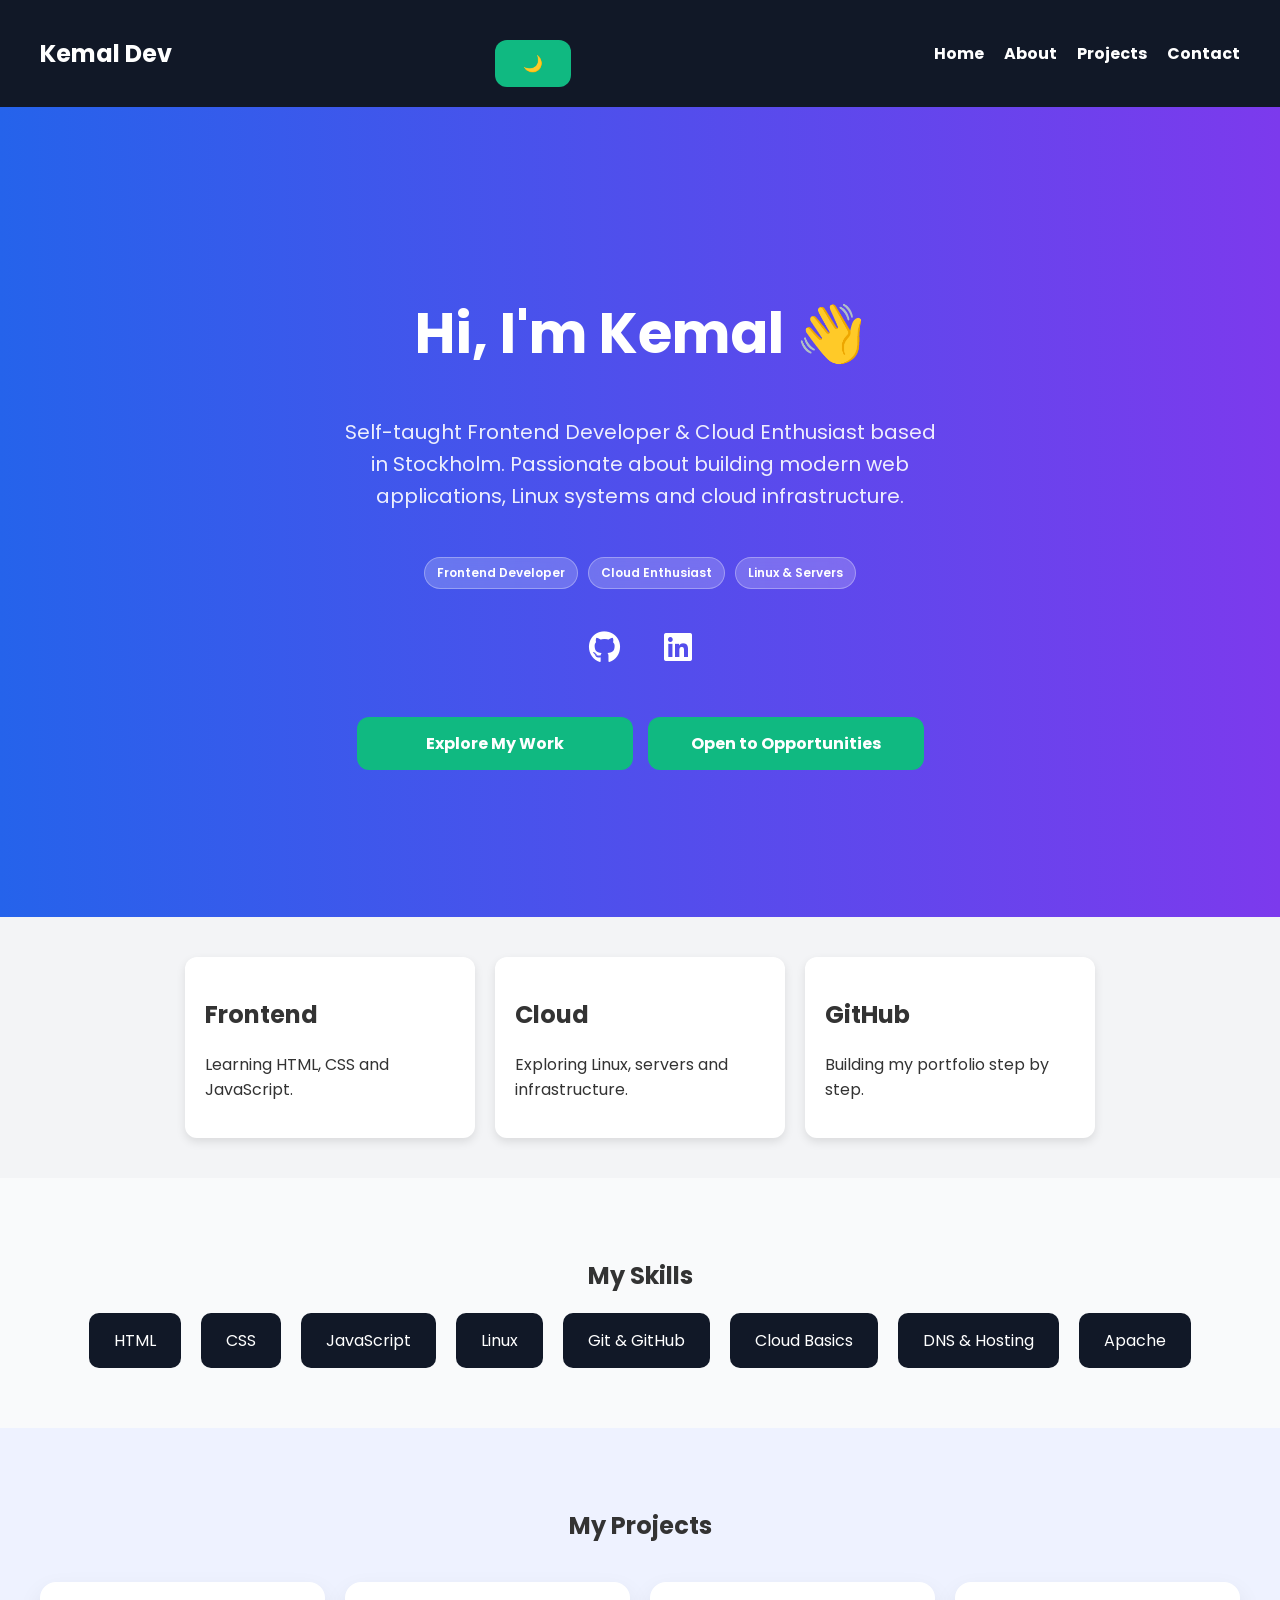
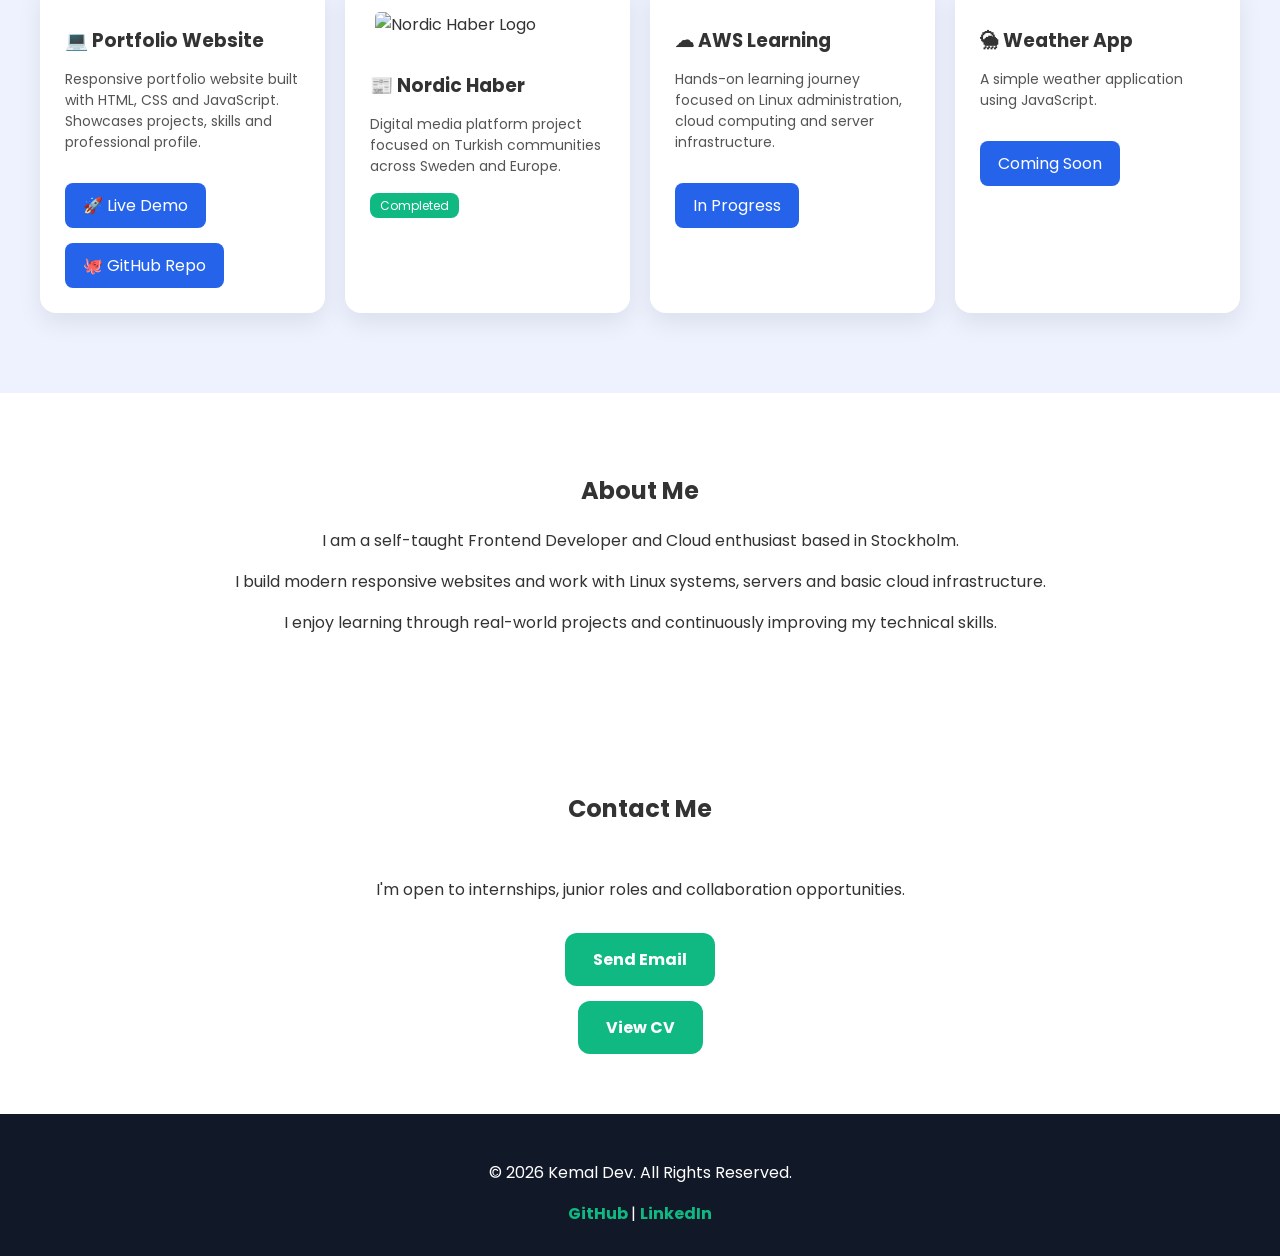
==== index.html @ 786e8158 "Fix duplicate hero button" ====
<!DOCTYPE html>
<html lang="en">
<head>
  <meta charset="UTF-8" />
  <meta name="viewport" content="width=device-width, initial-scale=1.0" />
  <title>AWS Site</title>

  <link rel="stylesheet" href="style.css" />

  <link rel="preconnect" href="https://fonts.googleapis.com">
  <link rel="preconnect" href="https://fonts.gstatic.com" crossorigin>
  <link href="https://fonts.googleapis.com/css2?family=Poppins:wght@300;400;600;700&display=swap" rel="stylesheet">
  <link rel="stylesheet"
  href="https://cdnjs.cloudflare.com/ajax/libs/font-awesome/6.5.1/css/all.min.css">
</head>

<body>
<nav class="navbar">
  <div class="logo">Kemal Dev</div>
  <button class="dark-btn" onclick="toggleDarkMode()">
  🌙
  </button>


  <div class="hamburger" onclick="toggleMenu()">
  ☰
</div>

  <ul class="nav-links" id="navLinks">
  <li><a href="#home">Home</a></li>
  <li><a href="#about">About</a></li>
  <li><a href="#projects">Projects</a></li>
  <li><a href="#contact">Contact</a></li>
  </ul>
</nav>

 <header id="home">

  <h1>Hi, I'm Kemal 👋</h1>

  <p class="subtitle">
  
  Self-taught Frontend Developer & Cloud Enthusiast based in Stockholm.
  Passionate about building modern web applications, Linux systems and cloud infrastructure.
</p>

  <div class="badges">
  <span class="badge">Frontend Developer</span>
<span class="badge">Cloud Enthusiast</span>
<span class="badge">Linux & Servers</span>
</div>

<div class="social-links">
  <a href="https://github.com/muharremkemalastam" target="_blank">
    <i class="fab fa-github"></i>
  </a>

 <a href="https://www.linkedin.com/in/muharrem-kemal-astam-a978a124a/"
   target="_blank"
   rel="noopener noreferrer">
  <i class="fab fa-linkedin"></i>
</a>
</div>

  <div class="hero-buttons">
  
  <a href="#projects" class="contact-btn">
  Explore My Work
</a>


<a href="#contact" class="contact-btn">
  Open to Opportunities
  </a>
</div>

</header>

  <section class="cards">
    <div class="card">
      <h2>Frontend</h2>
      <p>Learning HTML, CSS and JavaScript.</p>
    </div>

    <div class="card">
      <h2>Cloud</h2>
      <p>Exploring Linux, servers and infrastructure.</p>
    </div>

    <div class="card">
      <h2>GitHub</h2>
      <p>Building my portfolio step by step.</p>
    </div>
  </section>

<section class="skills">
  <h2>My Skills</h2>

  <div class="skills-container">
    <div class="skill">HTML</div>
    <div class="skill">CSS</div>
    <div class="skill">JavaScript</div>
    <div class="skill">Linux</div>
    <div class="skill">Git & GitHub</div>
    <div class="skill">Cloud Basics</div>
    <div class="skill">DNS & Hosting</div>
    <div class="skill">Apache</div>
  </div>
</section>

<section id="projects" class="projects">
  <h2>My Projects</h2>

  <div class="project-container">

<div class="project-card">
  <h3>💻 Portfolio Website</h3>
  <p>
Responsive portfolio website built with HTML, CSS and JavaScript.
Showcases projects, skills and professional profile.
</p>

  <a href="https://muharremkemalastam.github.io/aws-site/"
     target="_blank"
     rel="noopener noreferrer"
     class="project-btn">
     🚀 Live Demo
  </a>

  <a href="https://github.com/muharremkemalastam/aws-site"
     target="_blank"
     rel="noopener noreferrer"
     class="project-btn">
     🐙 GitHub Repo
  </a>
</div>

<div class="project-card">

  <img src="images/nordichaber-logo.jpg"
       alt="Nordic Haber Logo"
       class="project-logo">

  <h3>📰 Nordic Haber</h3>

  <p>
    Digital media platform project focused on Turkish communities
    across Sweden and Europe.
  </p>

  <div class="project-meta">
    <span class="status completed">Completed</span>
  </div>

</div>
  

  <div class="project-card">
    <h3>☁ AWS Learning</h3>
    <p>
Hands-on learning journey focused on Linux administration,
cloud computing and server infrastructure.
</p>
    <a href="#" class="project-btn">In Progress</a>
  </div>

  
 

  <div class="project-card">
    <h3>🌦 Weather App</h3>
    <p>A simple weather application using JavaScript.</p>
    <a href="#" class="project-btn">Coming Soon</a>
  </div>

  </div>
</section>
 <section id="about" class="about">
  <h2>About Me</h2>

 <p>
I am a self-taught Frontend Developer and Cloud enthusiast based in Stockholm.
</p>

<p>
I build modern responsive websites and work with Linux systems, servers and basic cloud infrastructure.
</p>

<p>
I enjoy learning through real-world projects and continuously improving my technical skills.
</p>
</section>


<section id="contact" class="contact">
  <h2>Contact Me</h2>

  <p>
    I'm open to internships, junior roles and collaboration opportunities.
  </p>

<a href="https://mail.google.com/mail/?view=cm&fs=1&to=kemalastam@gmail.com"
   target="_blank"
   class="contact-btn">
   Send Email
</a>

<a href="cv.html" class="contact-btn">
  View CV
</a>

</section>

  <footer class="footer">
  <p>© <span id="year"></span> Kemal Dev. All Rights Reserved.</p>

 <div class="footer-links">
  <a href="https://github.com/muharremkemalastam" target="_blank">
    GitHub
  </a>

  |

  <a href="https://www.linkedin.com/in/muharrem-kemal-astam-a978a124a/"
     target="_blank">
    LinkedIn
  </a>
</div>

</footer>

 <script src="script.js"></script>

</body>
</html>
---- style.css ----
/* =========================
   BASE
========================= */

html {
  scroll-behavior: smooth;
}

body {
  margin: 0;
  font-family: 'Poppins', sans-serif;
  background: #f3f4f6;
  color: #333;
}

/* =========================
   NAVBAR
========================= */

.navbar {
  display: flex;
  justify-content: space-between;
  align-items: center;
  background: #111827;
  padding: 20px 40px;
}

.logo {
  color: white;
  font-size: 24px;
  font-weight: bold;
  transition: 0.3s;
}
.hamburger {
  display: none;
  font-size: 28px;
  color: white;
  cursor: pointer;
}

.logo:hover {
  color: #10b981;
}

.nav-links {
  display: flex;
  list-style: none;
  gap: 20px;
}

.nav-links a {
  color: white;
  text-decoration: none;
  font-weight: bold;
  transition: 0.3s;
}

.nav-links a:hover {
  color: #10b981;
}

/* =========================
   HEADER (HERO)
========================= */

header {
  background: linear-gradient(to right, #2563eb, #7c3aed);
  color: white;
  min-height: 90vh;
  padding: 0 20px;

  display: flex;
  flex-direction: column;
  align-items: center;
  justify-content: center;
  text-align: center;
}

header h1 {
  font-size: 56px;
  margin-bottom: 20px;
  font-weight: 700;
}

header p {
  font-size: 20px;
  opacity: 0.9;
  margin-bottom: 30px;
  max-width: 600px;
  line-height: 1.6;
}

/* Avatar */
.avatar {
  font-size: 120px;
  margin-bottom: 20px;
}

/* Profile Image (varsa) */
.profile-pic {
  width: 140px;
  height: 140px;
  border-radius: 50%;
  object-fit: cover;
  border: 4px solid white;
  margin-bottom: 20px;
  box-shadow: 0 15px 30px rgba(0,0,0,0.25);
  transition: 0.3s;
}

.profile-pic:hover {
  transform: scale(1.05);
}

/* Badges */
.badges {
  display: flex;
  gap: 10px;
  justify-content: center;
  flex-wrap: wrap;
  margin: 15px 0;
}

.badge {
  background: rgba(255, 255, 255, 0.2);
  color: white;
  padding: 6px 12px;
  border-radius: 20px;
  font-size: 12px;
  font-weight: 600;
  backdrop-filter: blur(10px);
  border: 1px solid rgba(255, 255, 255, 0.3);
  transition: 0.3s;
}

.badge:hover {
  transform: scale(1.05);
  background: rgba(255, 255, 255, 0.3);
}

/* =========================
   BUTTONS
========================= */

button {
  background-color: #10b981;
  color: white;
  border: none;
  padding: 14px 28px;
  border-radius: 12px;
  cursor: pointer;
  font-size: 16px;
  font-weight: bold;
  transition: 0.3s;
  margin-top: 20px;
}

button:hover {
  background-color: #059669;
  transform: scale(1.05);
  box-shadow: 0 10px 20px rgba(0,0,0,0.2);
}

/* =========================
   SECTIONS
========================= */

.about,
.skills,
.contact,
.projects {
  padding: 60px 20px;
  text-align: center;
}

.about {
  background: white;
}

.skills {
  background: #f9fafb;
}

.projects {
  background: #eef2ff;
}

.contact {
  background: white;
}

/* =========================
   SKILLS
========================= */

.skills-container {
  display: flex;
  justify-content: center;
  flex-wrap: wrap;
  gap: 20px;
}

.skill {
  background: #111827;
  color: white;
  padding: 15px 25px;
  border-radius: 10px;
  transition: 0.3s;
}

.skill:hover {
  background: #10b981;
  transform: scale(1.1);
}

/* =========================
   CARDS
========================= */

.cards {
  display: flex;
  gap: 20px;
  justify-content: center;
  flex-wrap: wrap;
  padding: 40px;
}

.card {
  background: white;
  padding: 20px;
  width: 250px;
  border-radius: 12px;
  box-shadow: 0 4px 10px rgba(0,0,0,0.1);
  transition: 0.3s;
}

.card:hover {
  transform: translateY(-15px);
  box-shadow: 0 20px 30px rgba(0,0,0,0.25);
}

.project-card:hover {
  transform: translateY(-15px);
  box-shadow: 0 20px 30px rgba(0,0,0,0.2);
}

.project-btn {
  display: inline-block;
  margin-top: 15px;
  padding: 10px 18px;
  background: #2563eb;
  color: white;
  text-decoration: none;
  border-radius: 8px;
  transition: 0.3s;
}

.project-btn:hover {
  background: #1d4ed8;
  transform: scale(1.05);
}

/* =========================
   CONTACT
========================= */

.contact-btn {
  display: inline-block;
  background: #10b981;
  color: white;
  text-decoration: none;
  padding: 14px 28px;
  border-radius: 12px;
  font-weight: bold;
  transition: 0.3s;
}

.contact-btn:hover {
  background: #059669;
  transform: scale(1.05);
}

/* =========================
   FOOTER
========================= */

.footer {
  background: #111827;
  color: white;
  text-align: center;
  padding: 30px 20px;
}

.footer-links a {
  color: #10b981;
  text-decoration: none;
  font-weight: bold;
}

.footer-links a:hover {
  color: white;
}

/* =========================
   DARK MODE
========================= */

.dark-mode {
  background: #111827;
  color: white;
}

.dark-mode .card,
.dark-mode .project-card,
.dark-mode .about,
.dark-mode .skills,
.dark-mode .contact {
  background: #1f2937;
  color: white;
}

.dark-mode .skill {
  background: #374151;
}

.dark-mode p,
.dark-mode h1,
.dark-mode h2,
.dark-mode h3 {
  color: white;
}

.dark-mode .status {
  background: #d97706;
}

/* =========================
   RESPONSIVE
========================= */

@media (max-width: 768px) {

  header h1 {
    font-size: 36px;
  }

  .navbar {
    flex-direction: column;
    gap: 20px;
  }

  .nav-links {
    flex-direction: column;
    text-align: center;
  }

  .cards,
  .skills-container {
    flex-direction: column;
    align-items: center;
  }

  .nav-links {
    display: none;
    flex-direction: column;
    background: #111827;
    position: absolute;
    top: 70px;
    right: 20px;
    padding: 20px;
    border-radius: 10px;
  }

  .nav-links.active {
    display: flex;
  }

  .hamburger {
    display: block;
  }
}
/* ===== Smooth entrance animation ===== */
@keyframes fadeUp {
  from {
    opacity: 0;
    transform: translateY(30px);
  }
  to {
    opacity: 1;
    transform: translateY(0);
  }
}

header,
.about,
.skills,
.projects,
.contact {
  animation: fadeUp 0.8s ease-out;
}
html {
  scroll-behavior: smooth;
  scroll-padding-top: 80px;
}
.card,
.project-card {
  will-change: transform;
  transition: all 0.3s ease;
}
.card:hover,
.project-card:hover {
  transform: translateY(-12px) scale(1.02);
  box-shadow: 0 25px 40px rgba(0,0,0,0.15);
}
button,
.contact-btn,
.project-btn {
  transition: all 0.25s ease;
}

button:active,
.contact-btn:active,
.project-btn:active {
  transform: scale(0.96);
}
.project-container {
  display: grid;
  grid-template-columns: repeat(auto-fit, minmax(250px, 1fr));
  gap: 20px;
  padding: 20px;
}

.project-card {
  background: white;
  padding: 25px;
  border-radius: 16px;
  box-shadow: 0 10px 25px rgba(0,0,0,0.08);
  transition: all 0.3s ease;
  text-align: left;
}

.project-card h3 {
  margin-bottom: 10px;
}

.project-card p {
  font-size: 14px;
  color: #555;
  margin-bottom: 15px;
}

.project-meta {
  margin-bottom: 15px;
}

.status {
  background: #10b981;
  color: white;
  padding: 4px 10px;
  border-radius: 8px;
  font-size: 12px;
}
.social-links {
  display: flex;
  justify-content: center;
  align-items: center;
  gap: 20px;
  margin: 20px 0;
}

.social-links a {
  color: white;
  font-size: 32px;
  margin: 0 12px;
  transition: 0.3s;
}

.social-links a:hover {
  color: #10b981;
  transform: scale(1.2);
}
.contact {
  display: flex;
  flex-direction: column;
  align-items: center;
  gap: 15px;
}
.project-logo {
  width: 90px;
  height: 90px;
  object-fit: contain;
  margin-bottom: 10px;
  border-radius: 10px;
  background: white;
  padding: 5px;
}
.project-logo {
  width: 90px;
  height: 90px;
  object-fit: contain;
  margin-bottom: 10px;
  border-radius: 10px;
}
.hero-buttons {
  display: flex;
  justify-content: center;
  gap: 15px;
  margin-top: 20px;
  flex-wrap: wrap;
}
.hero-buttons .contact-btn,
.hero-buttons button {
  min-width: 220px;
  text-align: center;
}
.hero-buttons {
  display: flex;
  justify-content: center;
  gap: 15px;
  flex-wrap: wrap;
  margin-top: 25px;
}
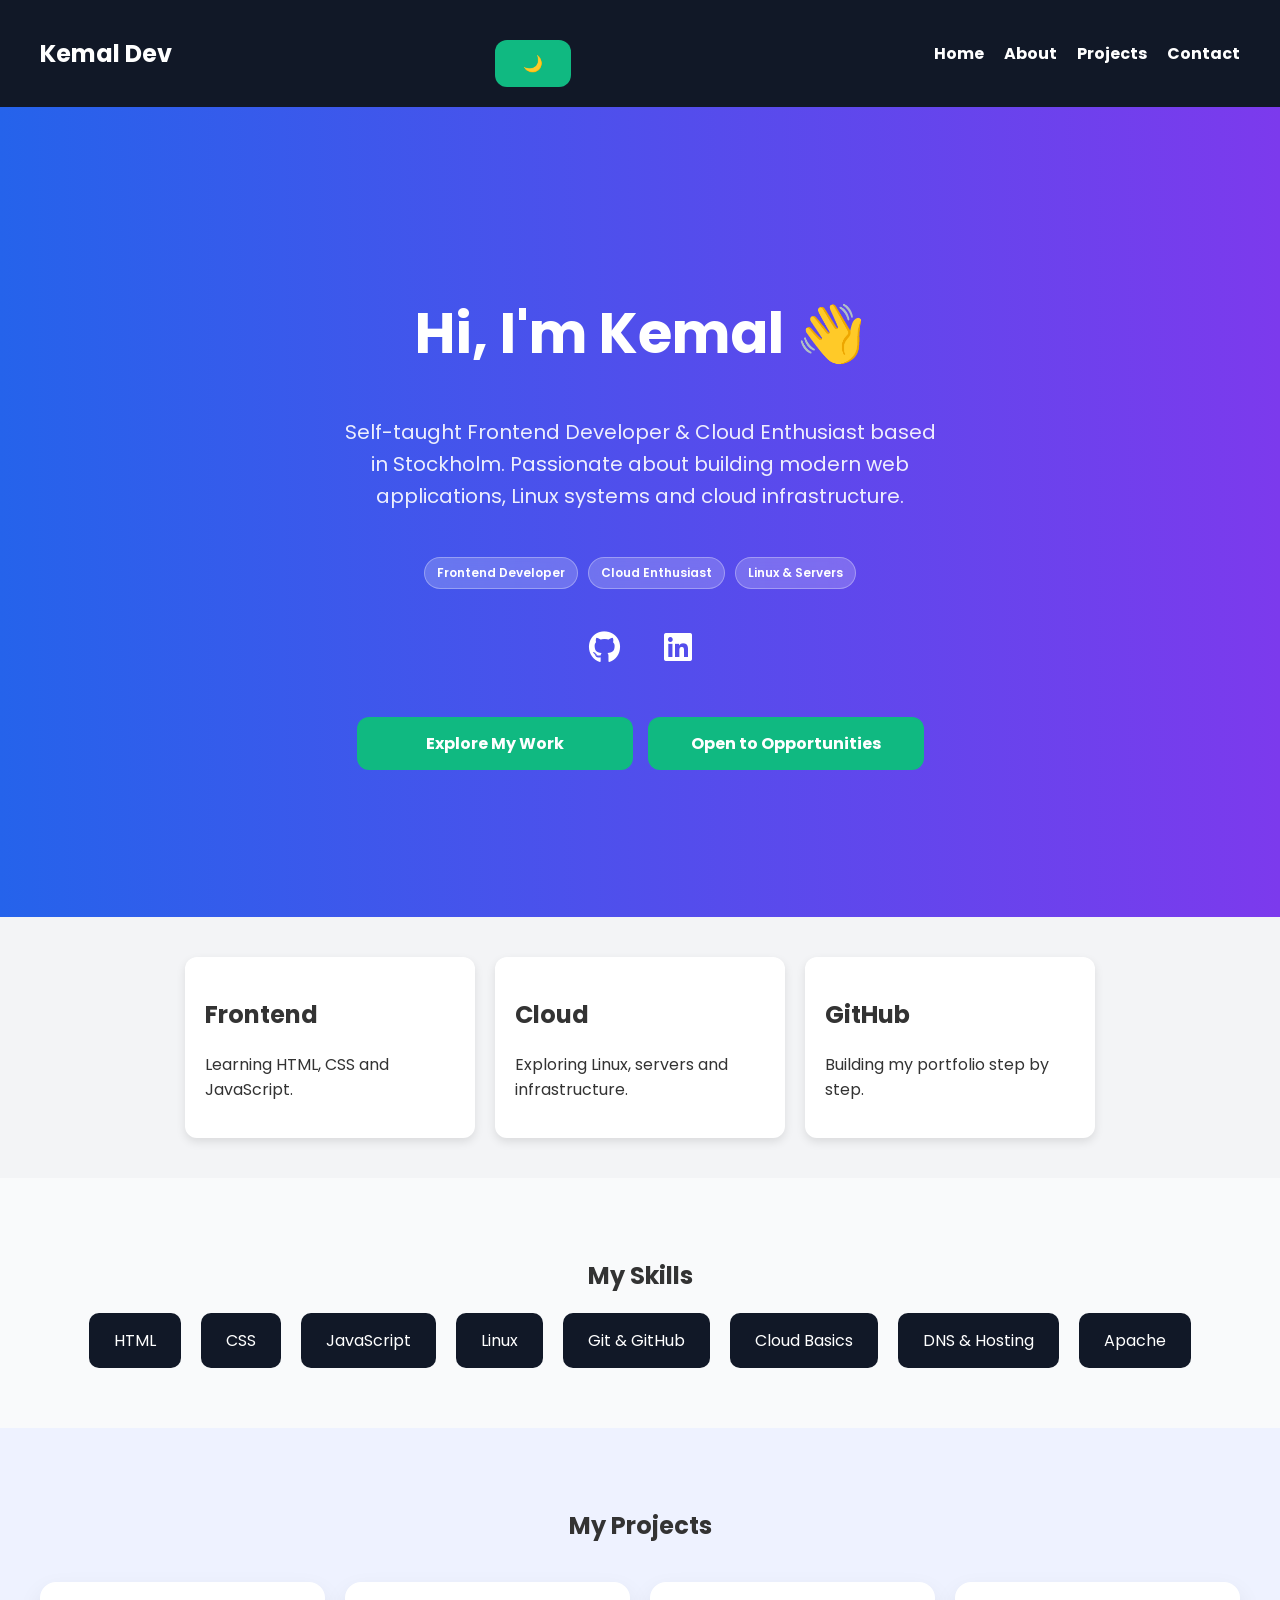
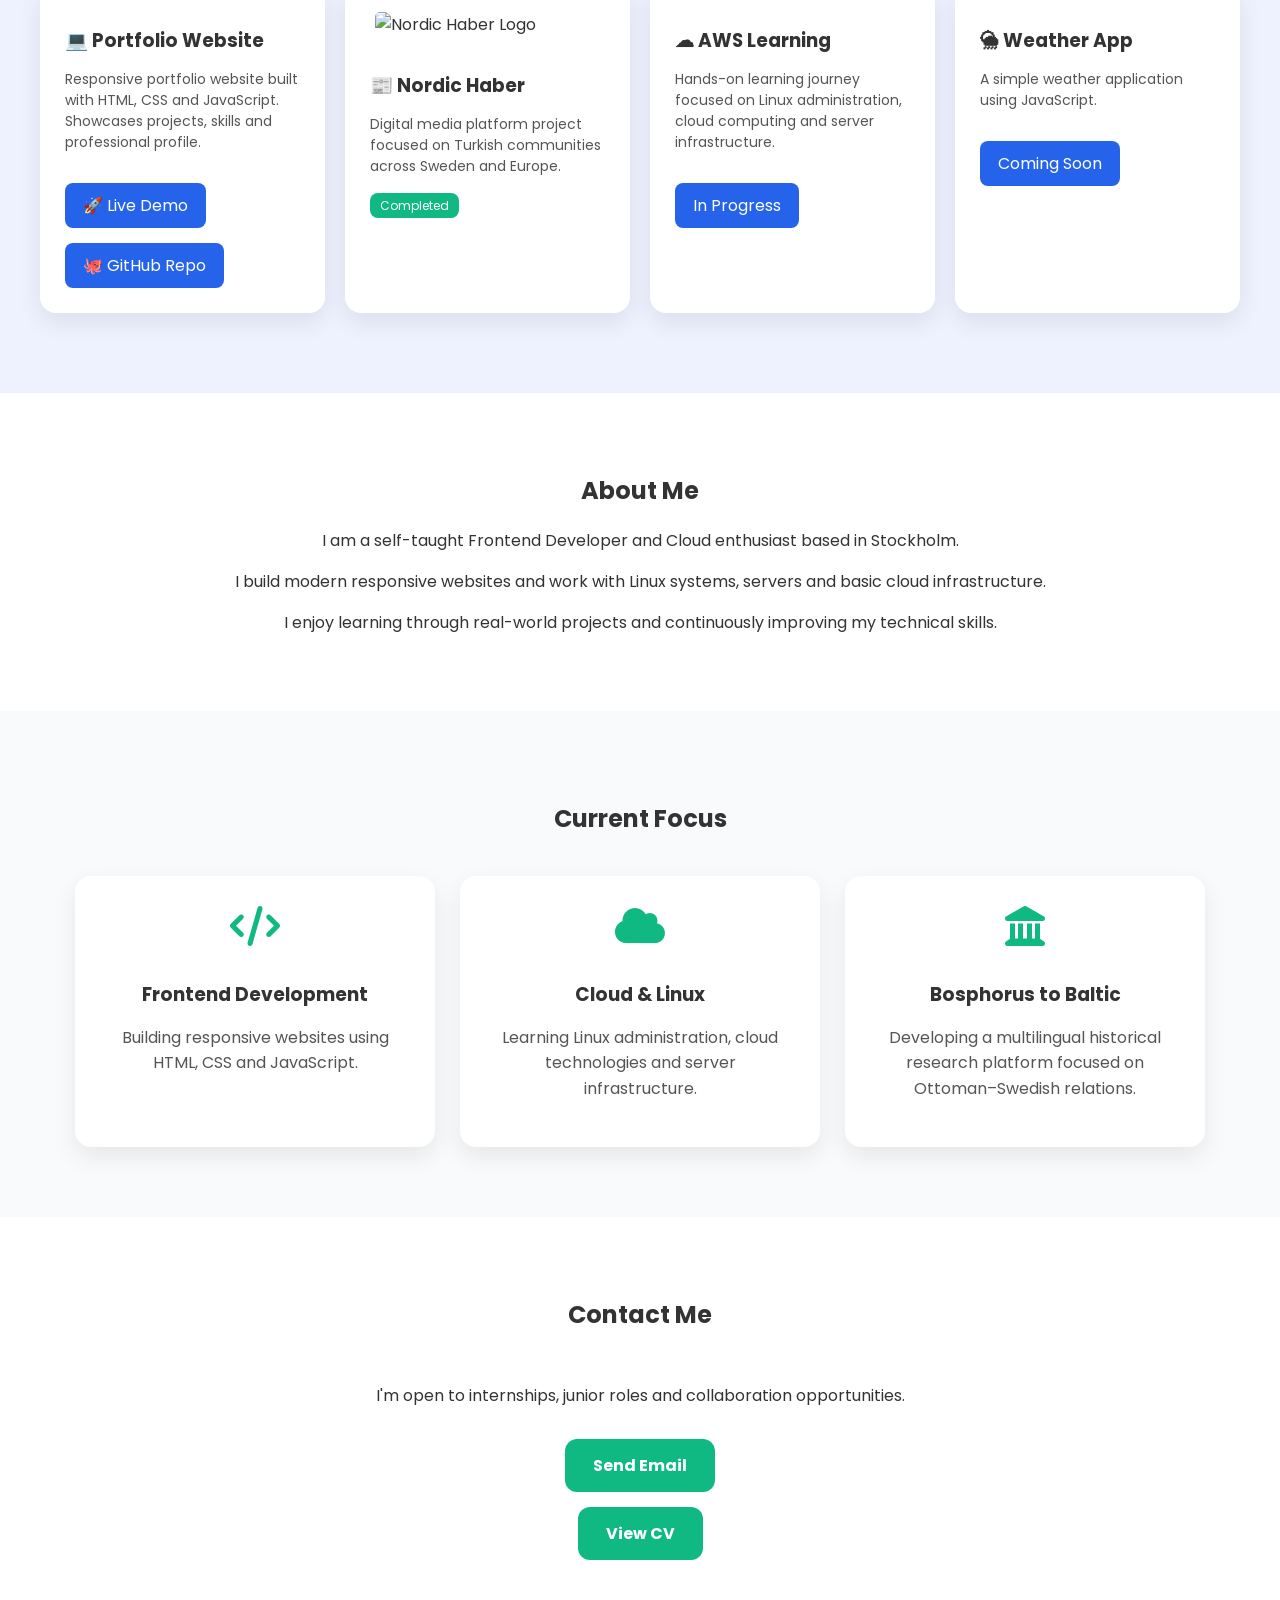
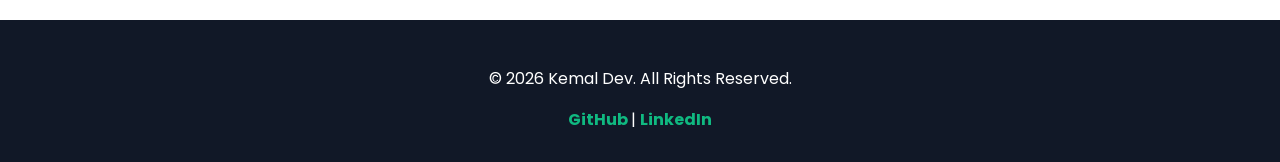
==== commit e3a6d8e4: "Add Current Focus section" ====
--- a/index.html
+++ b/index.html
@@ -3,7 +3,7 @@
 <head>
   <meta charset="UTF-8" />
   <meta name="viewport" content="width=device-width, initial-scale=1.0" />
-  <title>AWS Site</title>
+  <title>Kemal Astam | Frontend Developer</title>
 
   <link rel="stylesheet" href="style.css" />
 
@@ -93,7 +93,7 @@
     </div>
   </section>
 
-<section class="skills">
+<section id="skills" class="skills">
   <h2>My Skills</h2>
 
   <div class="skills-container">
@@ -192,6 +192,42 @@
 </section>
 
 
+<section class="focus">
+
+  <h2>Current Focus</h2>
+
+  <div class="focus-container">
+
+    <div class="focus-card">
+      <i class="fas fa-code"></i>
+      <h3>Frontend Development</h3>
+      <p>
+        Building responsive websites using HTML, CSS and JavaScript.
+      </p>
+    </div>
+
+    <div class="focus-card">
+      <i class="fas fa-cloud"></i>
+      <h3>Cloud & Linux</h3>
+      <p>
+        Learning Linux administration, cloud technologies and server infrastructure.
+      </p>
+    </div>
+
+    <div class="focus-card">
+      <i class="fas fa-landmark"></i>
+      <h3>Bosphorus to Baltic</h3>
+      <p>
+        Developing a multilingual historical research platform focused on Ottoman–Swedish relations.
+      </p>
+    </div>
+
+  </div>
+
+</section>
+
+
+
 <section id="contact" class="contact">
   <h2>Contact Me</h2>
 
--- a/style.css
+++ b/style.css
@@ -519,4 +519,50 @@
   gap: 15px;
   flex-wrap: wrap;
   margin-top: 25px;
+}
+/* =========================
+   CURRENT FOCUS
+========================= */
+
+.focus{
+  background:#f8fafc;
+  padding:70px 20px;
+  text-align:center;
+}
+
+.focus-container{
+  display:flex;
+  justify-content:center;
+  flex-wrap:wrap;
+  gap:25px;
+  margin-top:40px;
+}
+
+.focus-card{
+  width:300px;
+  background:white;
+  border-radius:16px;
+  padding:30px;
+  box-shadow:0 10px 25px rgba(0,0,0,.08);
+  transition:.3s;
+}
+
+.focus-card:hover{
+  transform:translateY(-10px);
+  box-shadow:0 20px 35px rgba(0,0,0,.15);
+}
+
+.focus-card i{
+  font-size:40px;
+  color:#10b981;
+  margin-bottom:15px;
+}
+
+.focus-card h3{
+  margin-bottom:12px;
+}
+
+.focus-card p{
+  color:#555;
+  line-height:1.6;
 }
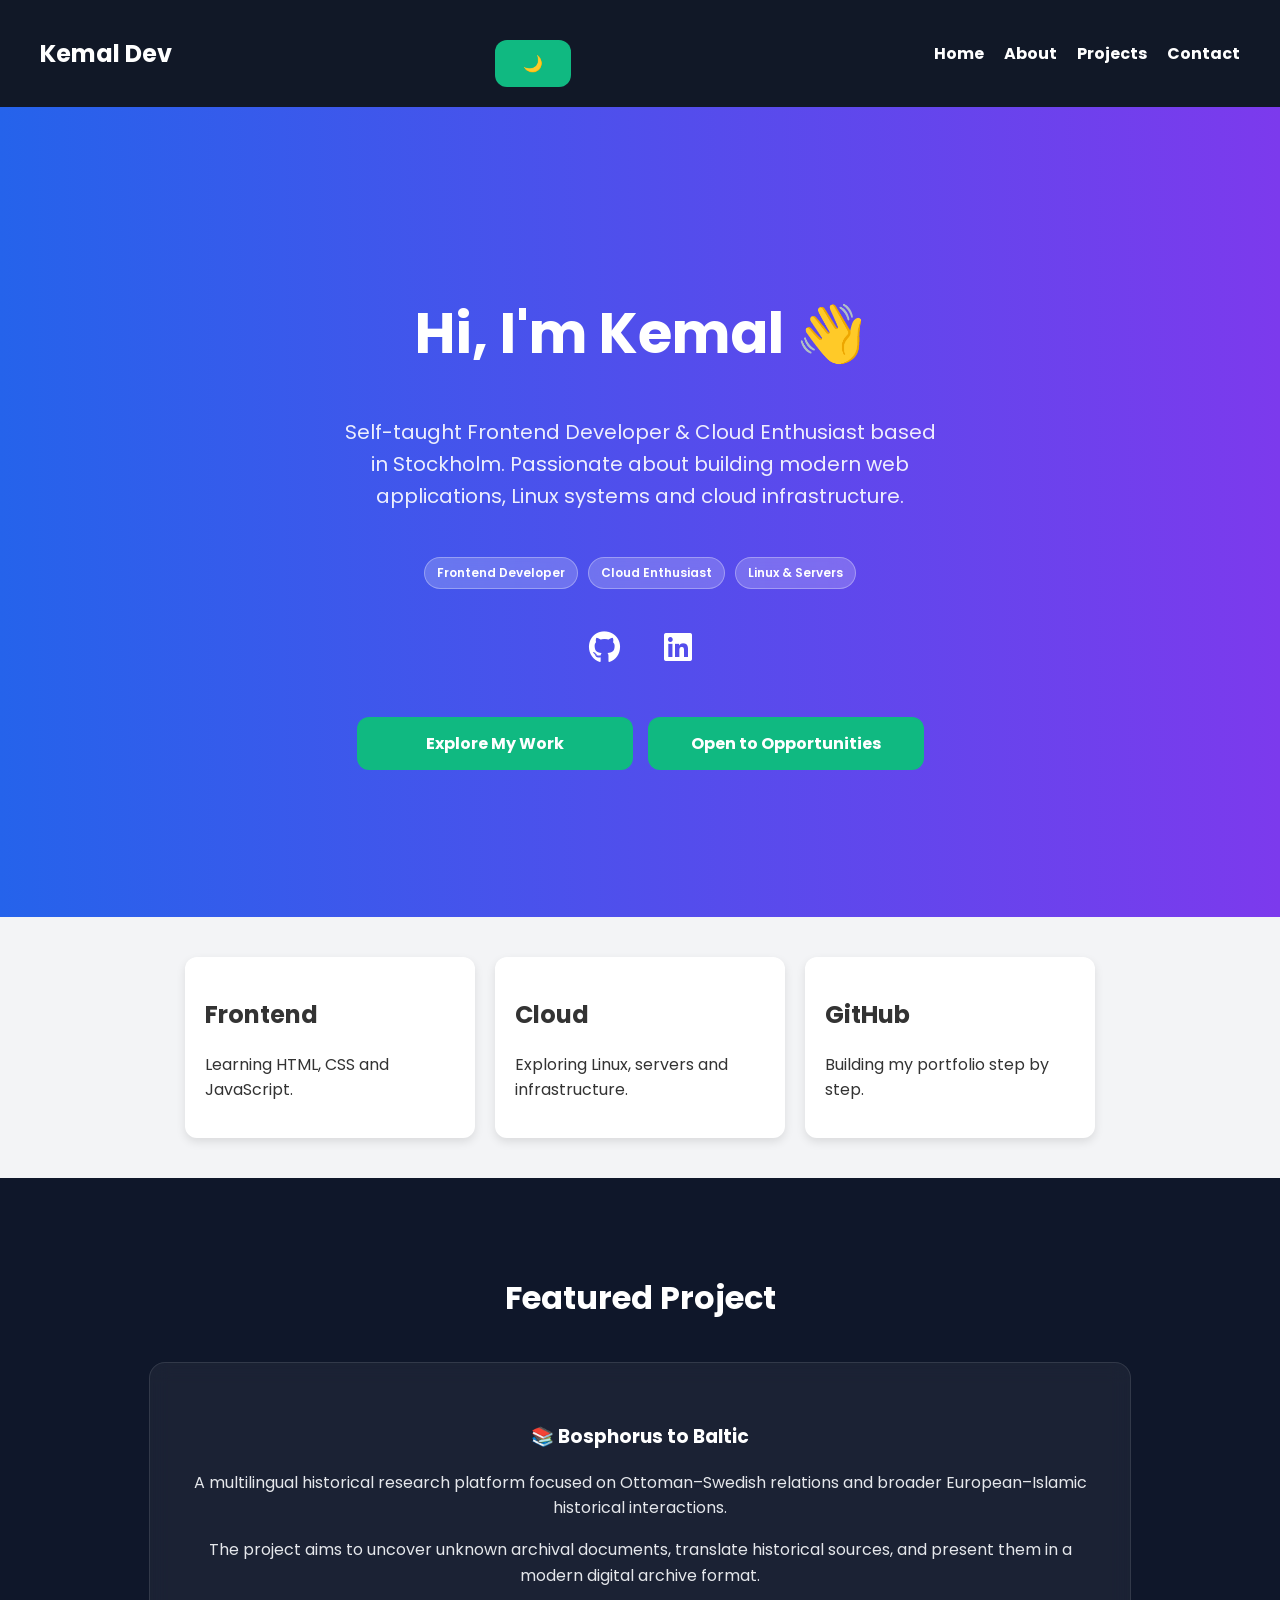
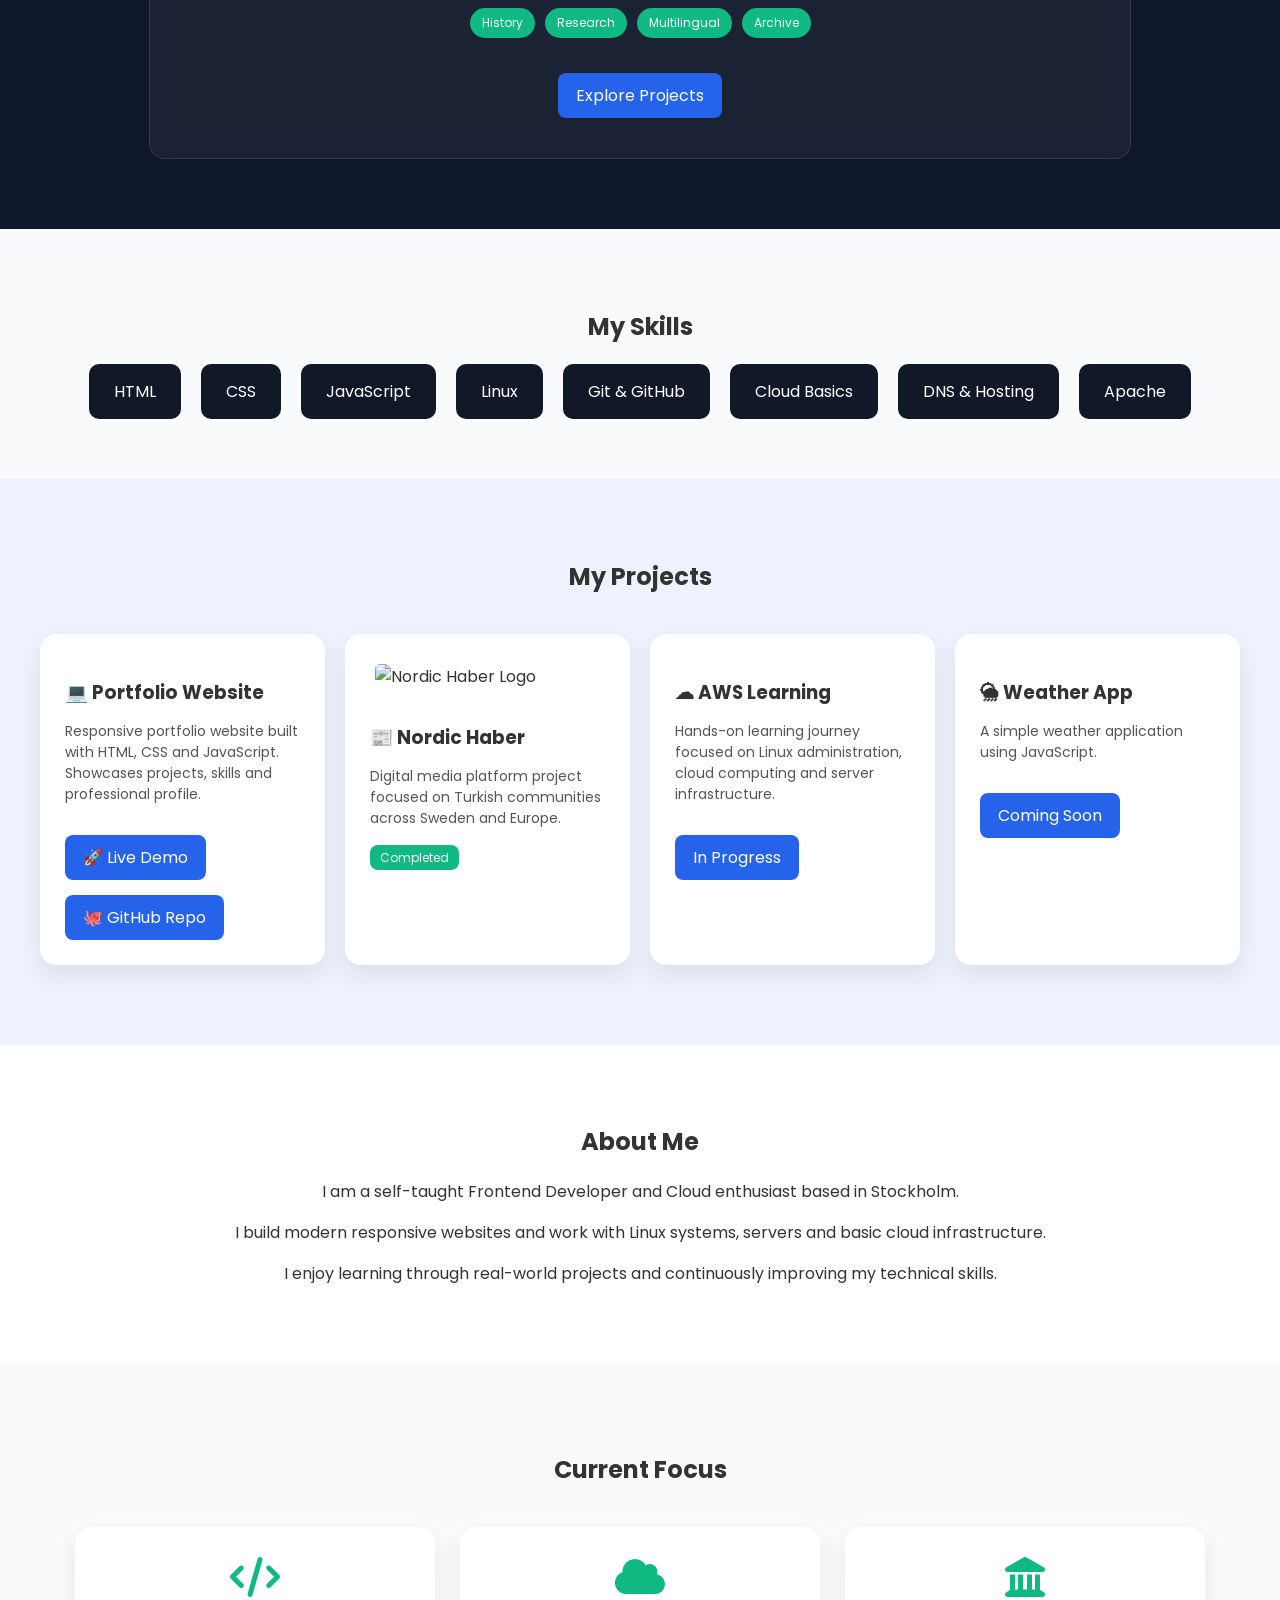
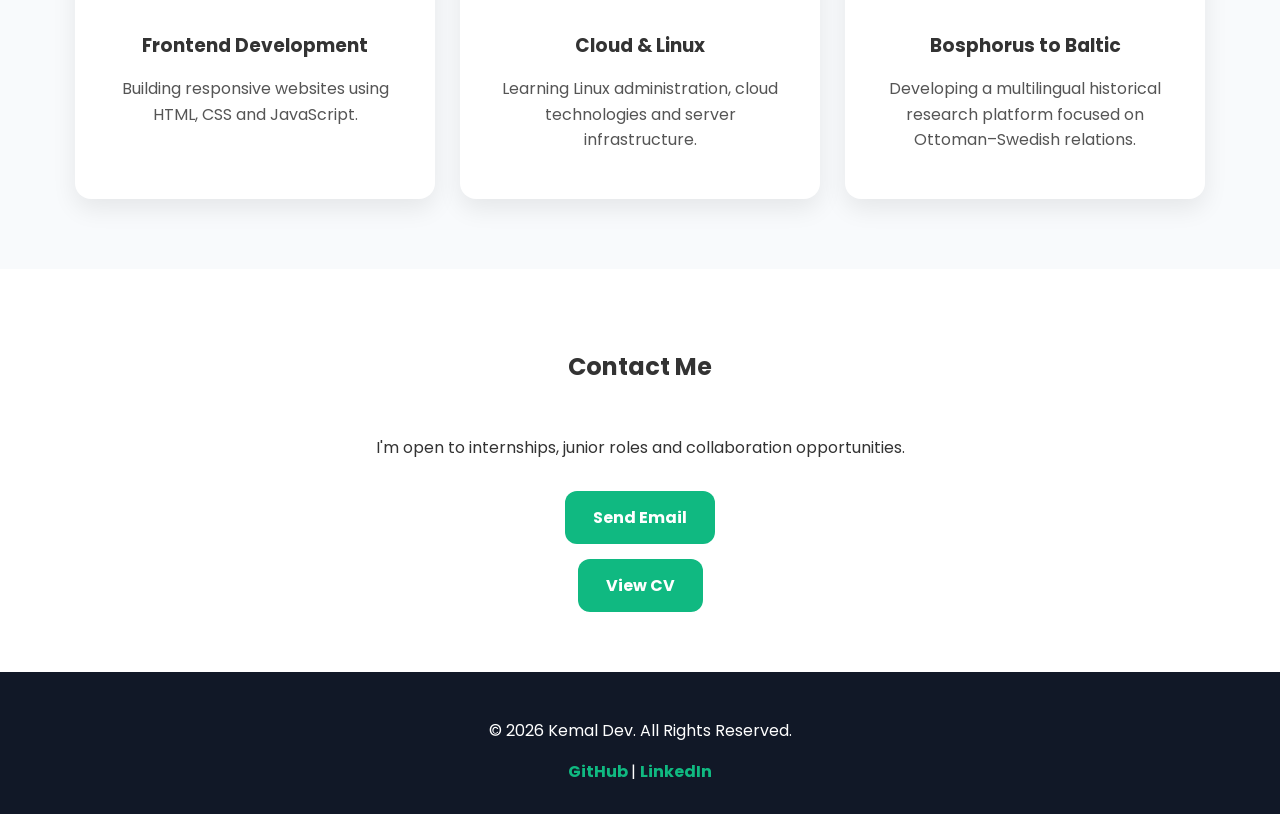
==== commit a5862e78: "Frontend Developer & Cloud Enthusiast building real-world projects" ====
--- a/index.html
+++ b/index.html
@@ -76,6 +76,7 @@
 
 </header>
 
+
   <section class="cards">
     <div class="card">
       <h2>Frontend</h2>
@@ -92,6 +93,39 @@
       <p>Building my portfolio step by step.</p>
     </div>
   </section>
+
+
+  <section id="featured" class="featured">
+  <h2>Featured Project</h2>
+
+  <div class="featured-card">
+
+    <div class="featured-content">
+      <h3>📚 Bosphorus to Baltic</h3>
+
+      <p>
+        A multilingual historical research platform focused on Ottoman–Swedish relations  and broader European–Islamic historical interactions.
+       </p>
+
+      <p>
+        The project aims to uncover unknown archival documents, translate historical sources,
+        and present them in a modern digital archive format.
+      </p>
+
+      <div class="tags">
+        <span>History</span>
+        <span>Research</span>
+        <span>Multilingual</span>
+        <span>Archive</span>
+      </div>
+
+      <a href="#projects" class="project-btn">
+        Explore Projects
+      </a>
+    </div>
+
+  </div>
+</section>  
 
 <section id="skills" class="skills">
   <h2>My Skills</h2>
--- a/style.css
+++ b/style.css
@@ -565,4 +565,51 @@
 .focus-card p{
   color:#555;
   line-height:1.6;
+}
+/* =========================
+   FEATURED PROJECT
+========================= */
+
+.featured{
+  padding:70px 20px;
+  background:#0f172a;
+  color:white;
+  text-align:center;
+}
+
+.featured h2{
+  margin-bottom:40px;
+  font-size:32px;
+}
+
+.featured-card{
+  max-width:900px;
+  margin:auto;
+  background:rgba(255,255,255,0.05);
+  border:1px solid rgba(255,255,255,0.1);
+  border-radius:16px;
+  padding:40px;
+  backdrop-filter: blur(10px);
+}
+
+.featured-content p{
+  line-height:1.6;
+  margin-bottom:15px;
+  color:#e5e7eb;
+}
+
+.tags{
+  display:flex;
+  justify-content:center;
+  flex-wrap:wrap;
+  gap:10px;
+  margin:20px 0;
+}
+
+.tags span{
+  background:#10b981;
+  color:white;
+  padding:6px 12px;
+  border-radius:20px;
+  font-size:12px;
 }
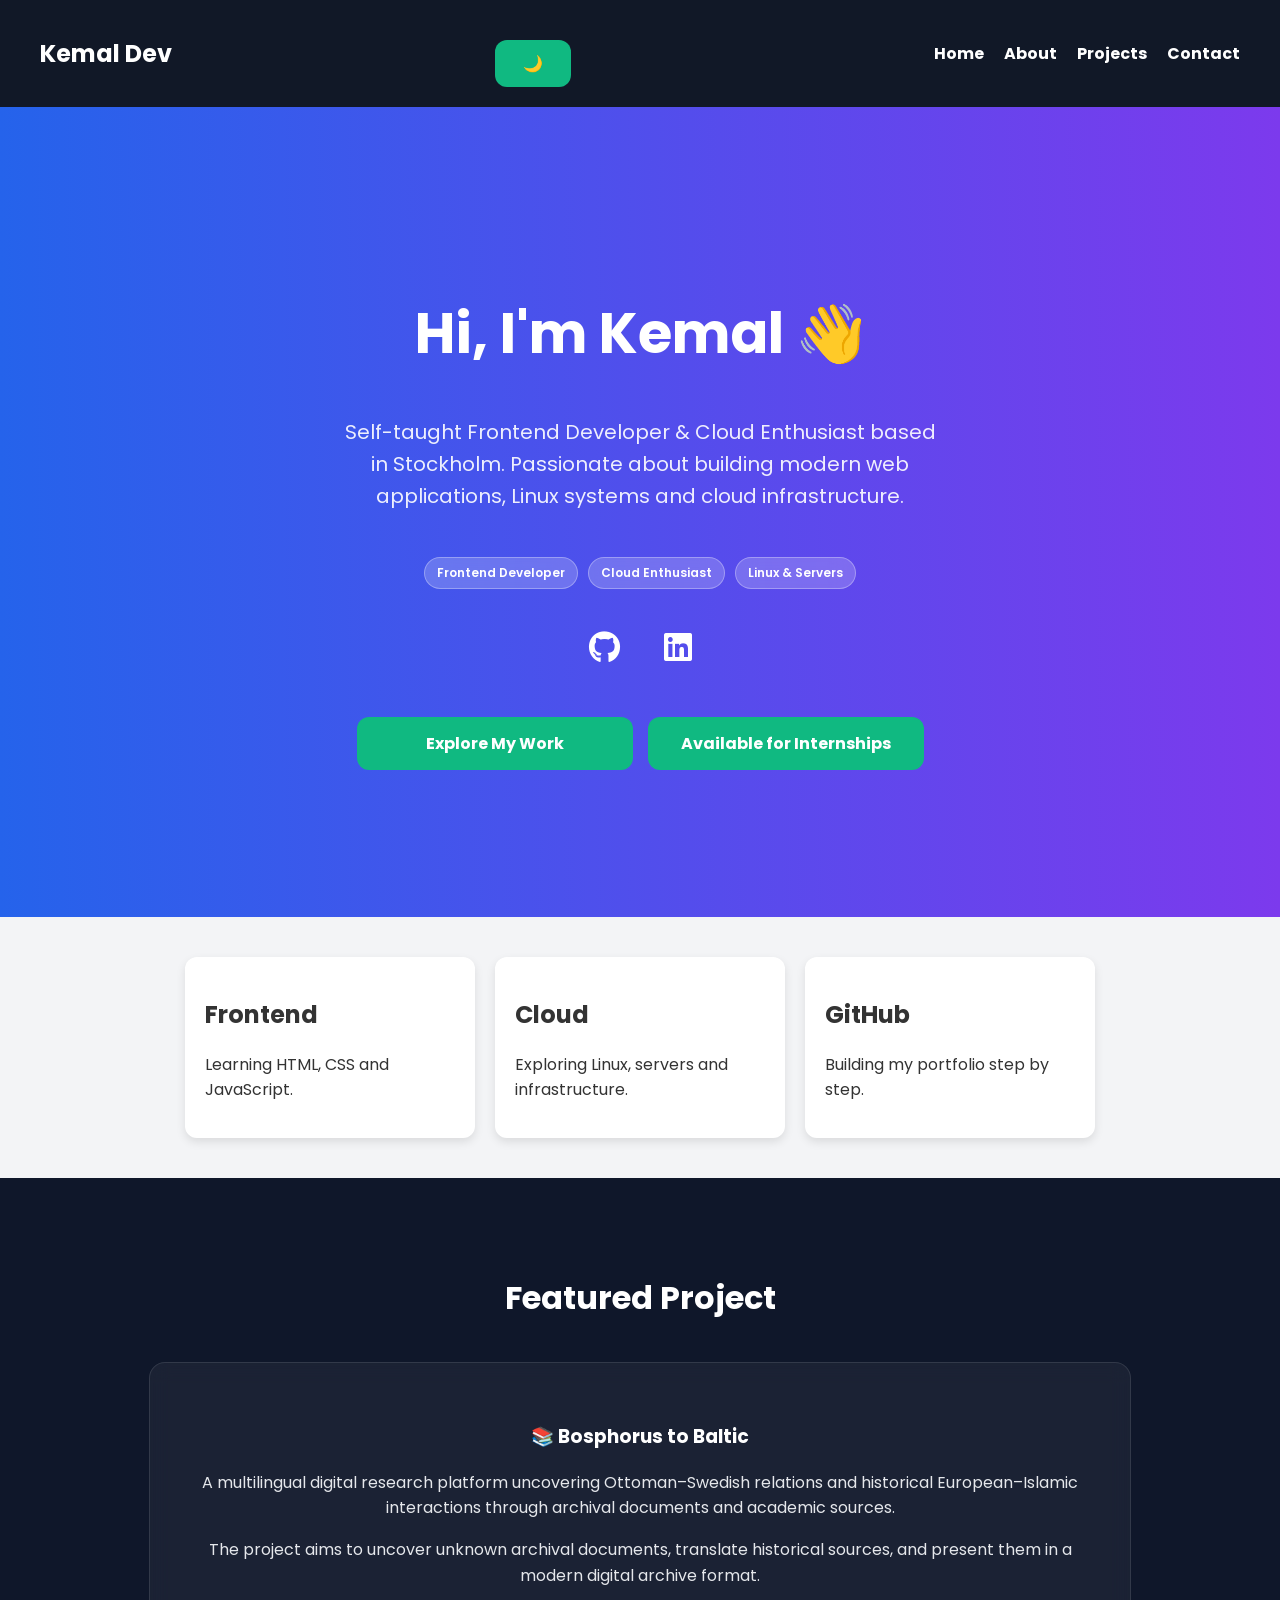
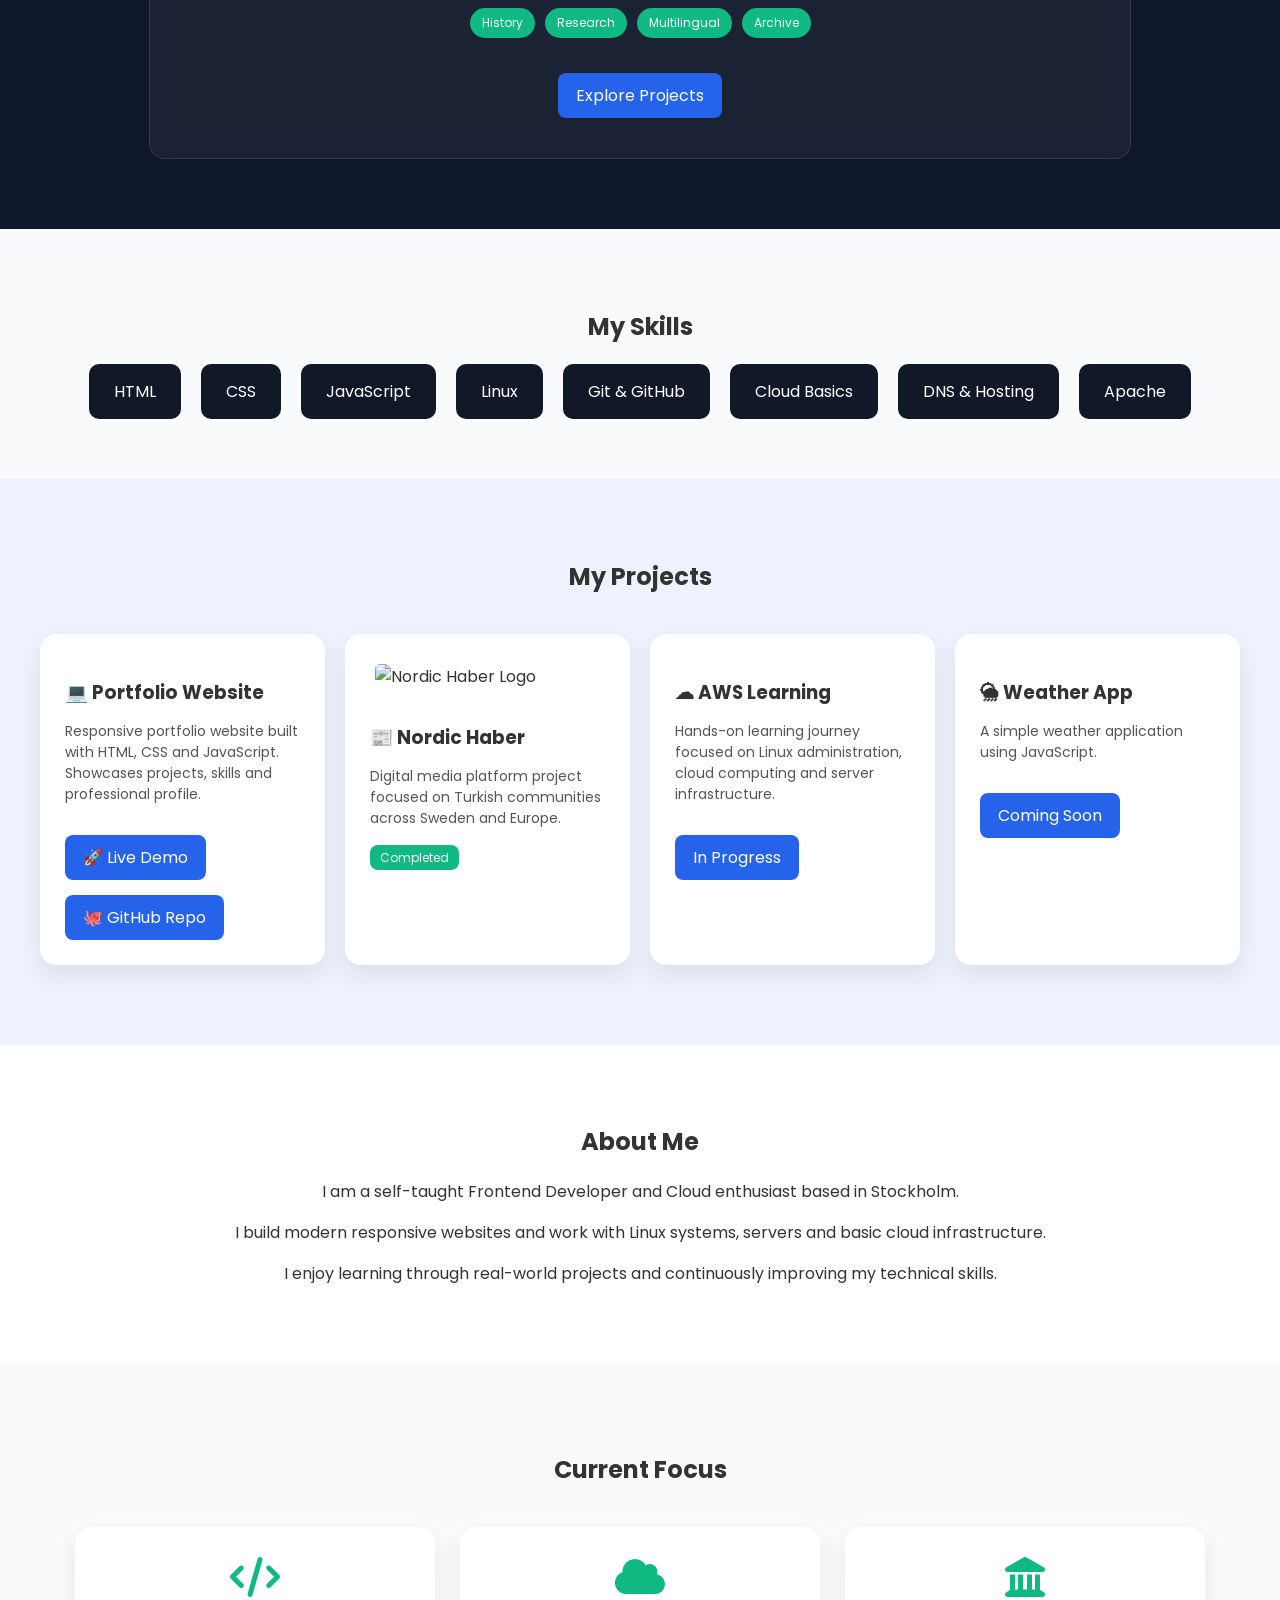
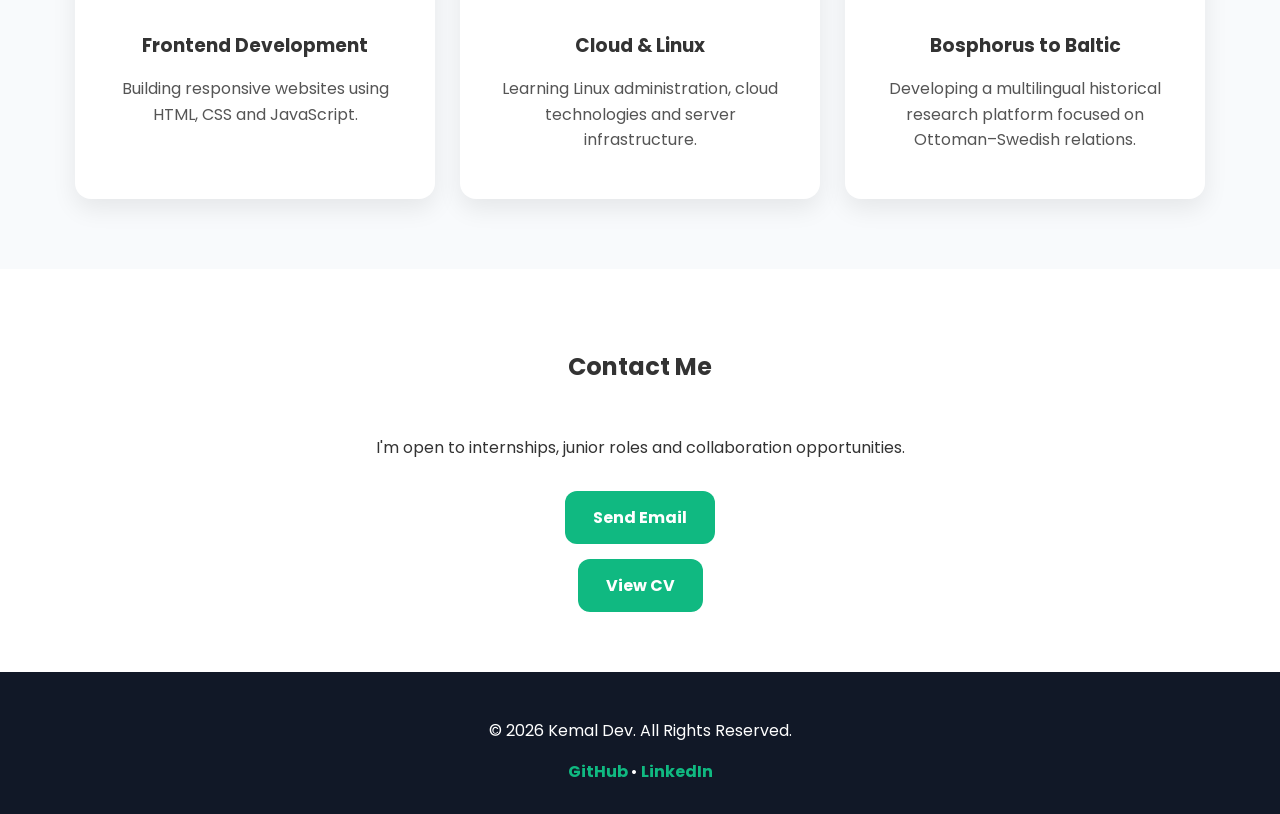
==== commit 8c4c7c27: "Self-taught Frontend Developer & Cloud Enthusiast based in Stockholm. I build modern web application" ====
--- a/index.html
+++ b/index.html
@@ -70,7 +70,7 @@
 
 
 <a href="#contact" class="contact-btn">
-  Open to Opportunities
+  Available for Internships
   </a>
 </div>
 
@@ -104,7 +104,7 @@
       <h3>📚 Bosphorus to Baltic</h3>
 
       <p>
-        A multilingual historical research platform focused on Ottoman–Swedish relations  and broader European–Islamic historical interactions.
+        A multilingual digital research platform uncovering Ottoman–Swedish relations and historical European–Islamic interactions through archival documents and academic sources.
        </p>
 
       <p>
@@ -289,7 +289,7 @@
     GitHub
   </a>
 
-  |
+ <span class="divider">•</span>
 
   <a href="https://www.linkedin.com/in/muharrem-kemal-astam-a978a124a/"
      target="_blank">
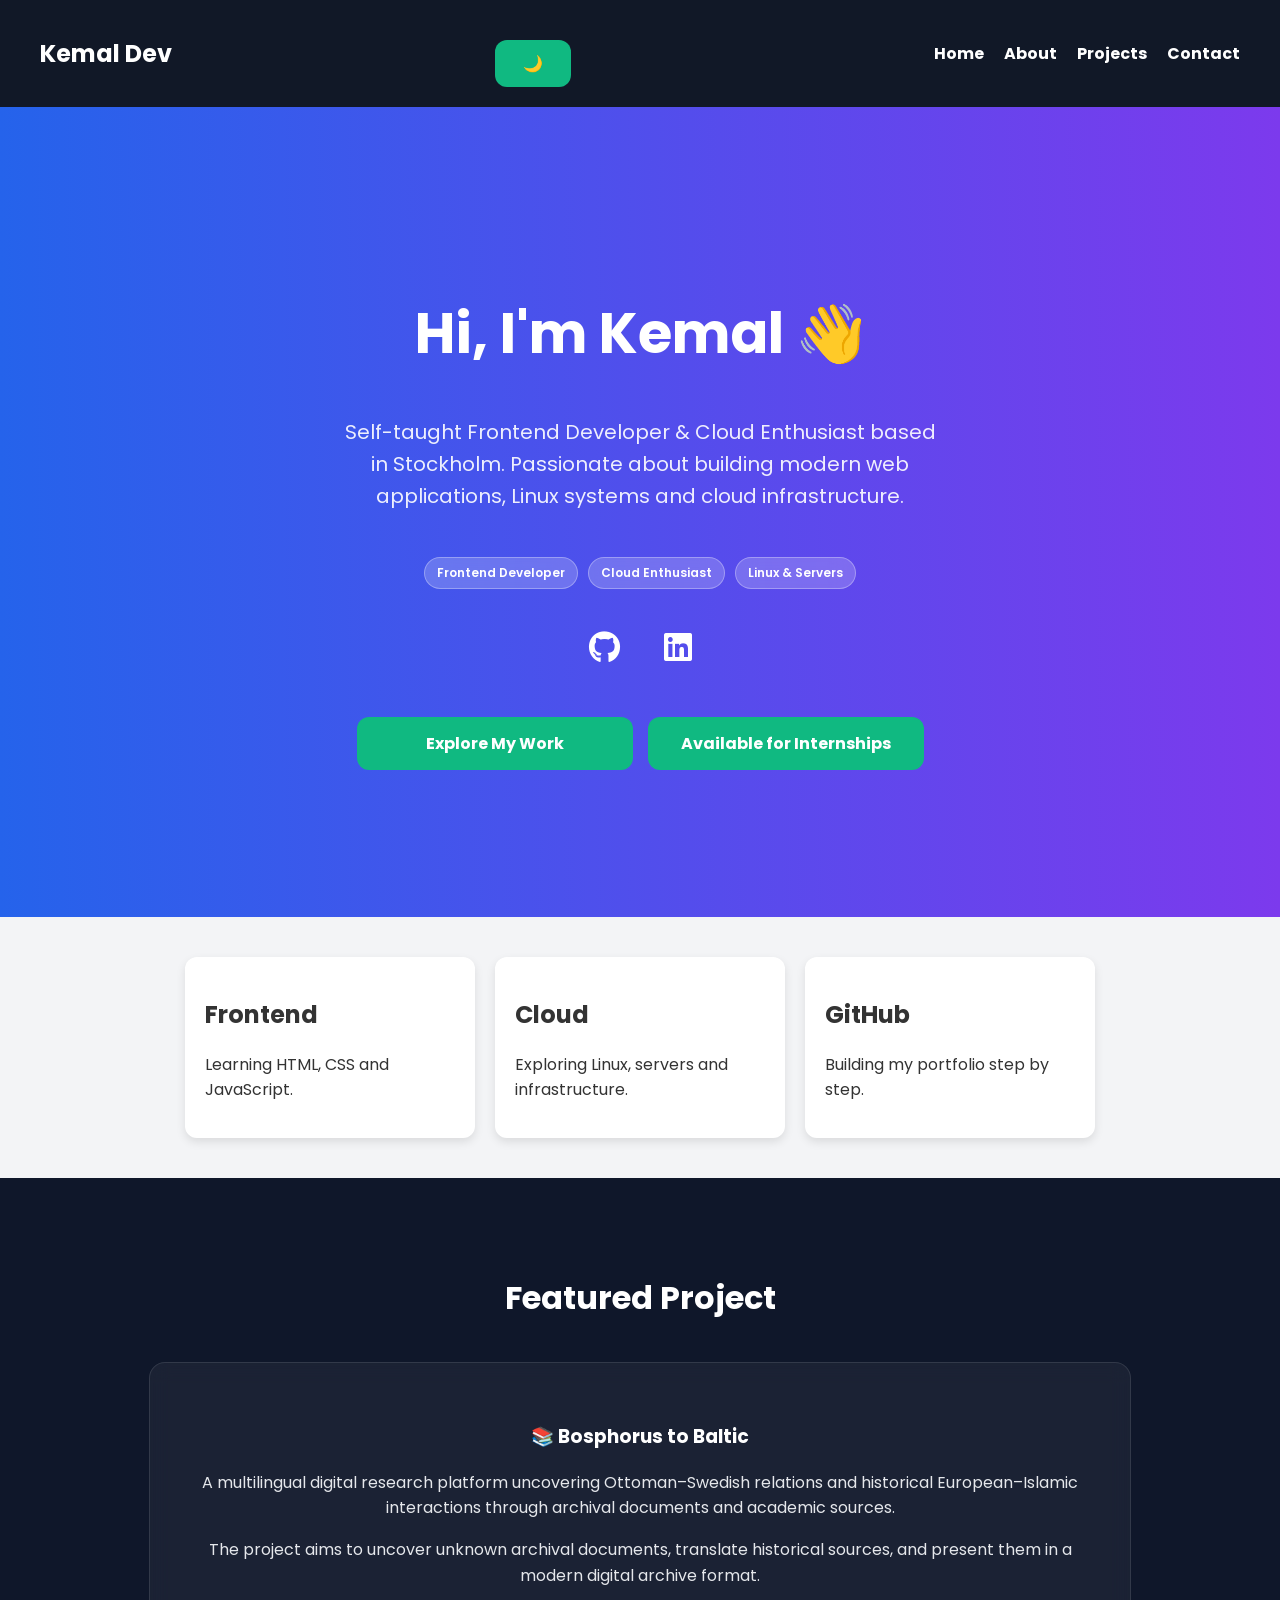
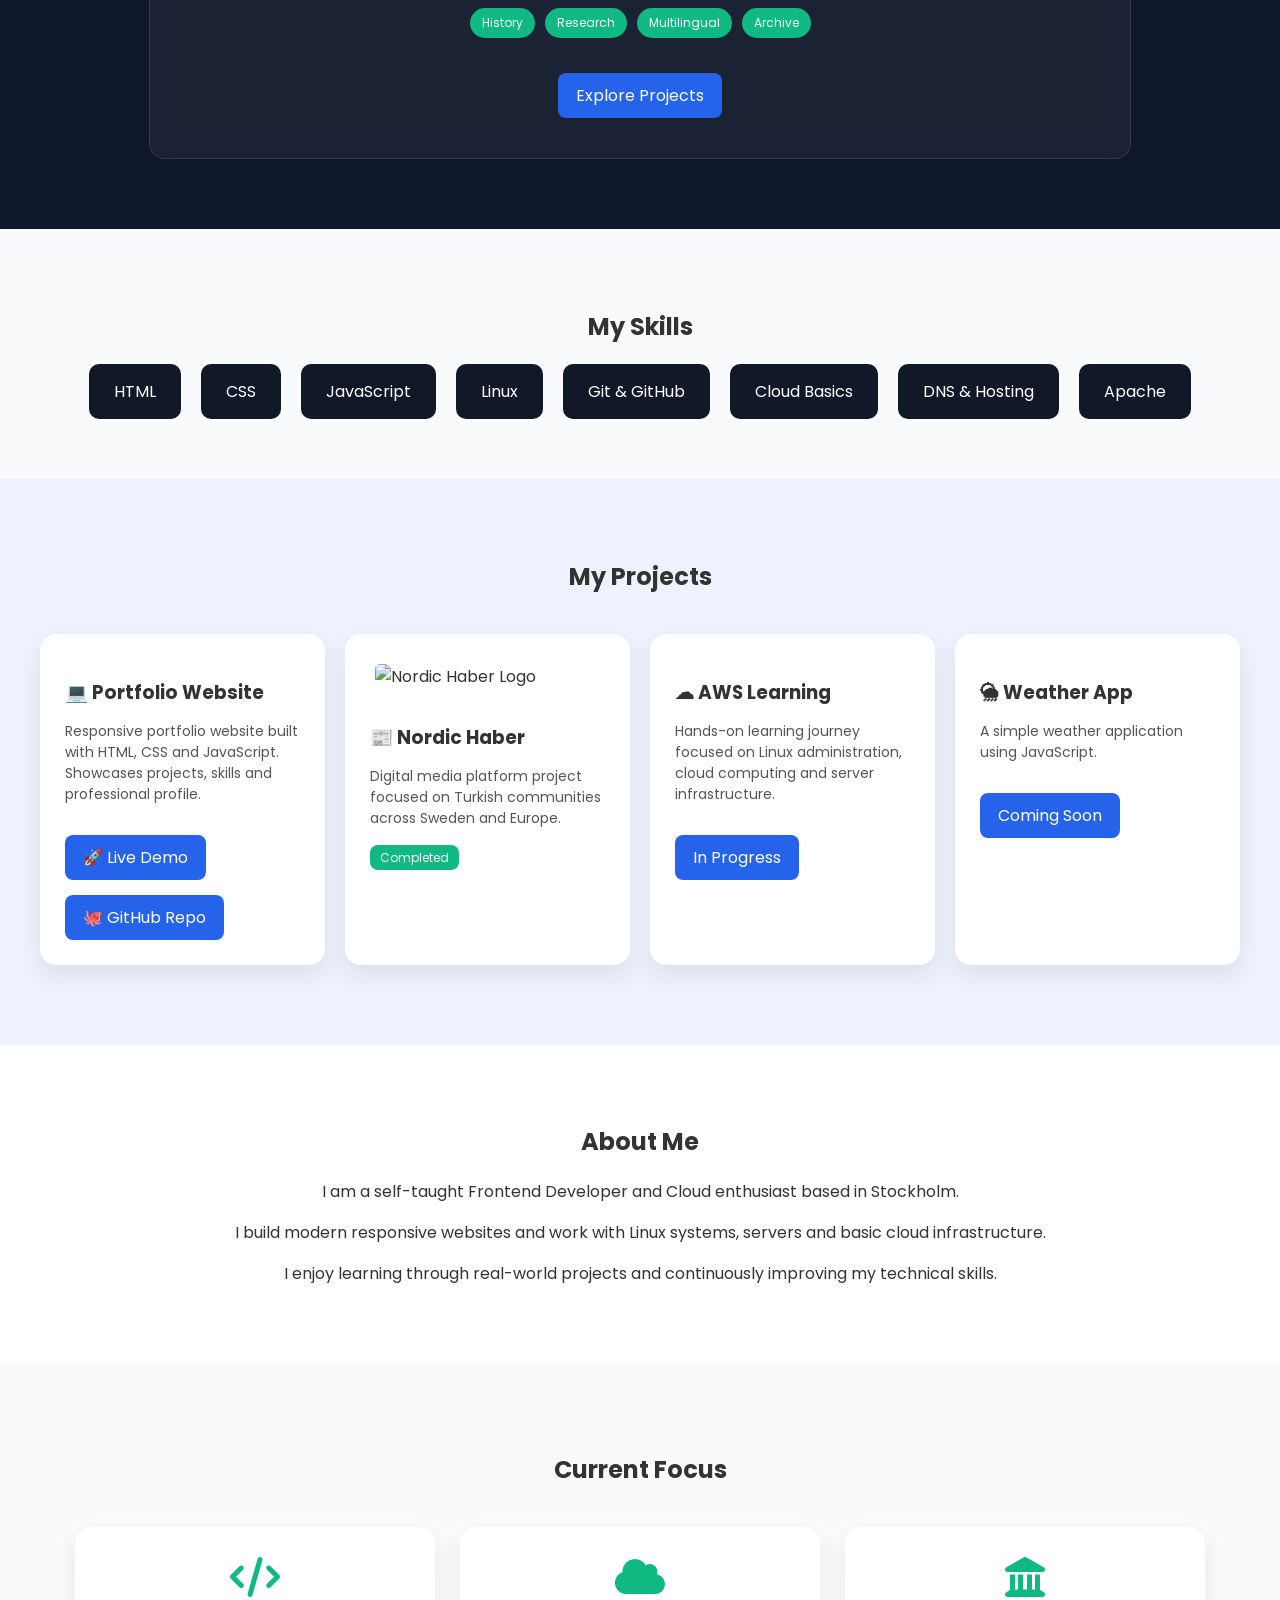
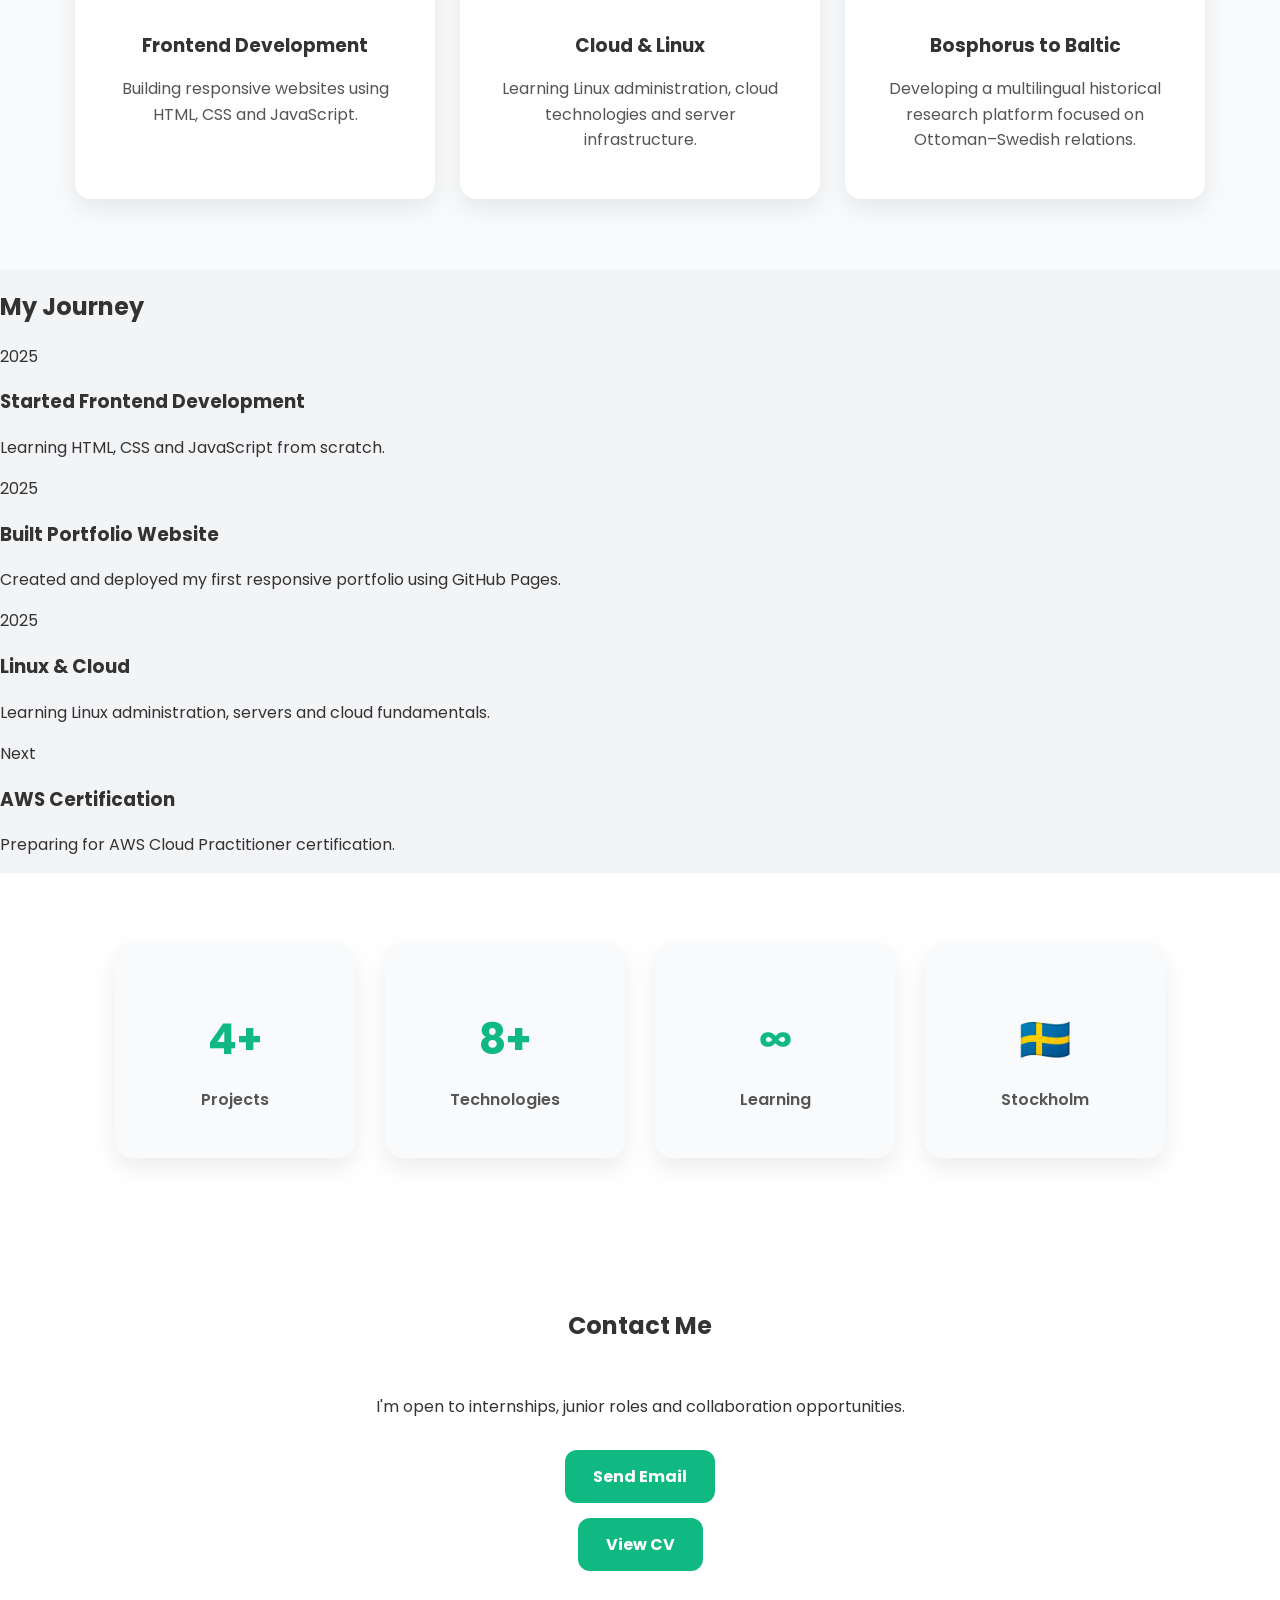
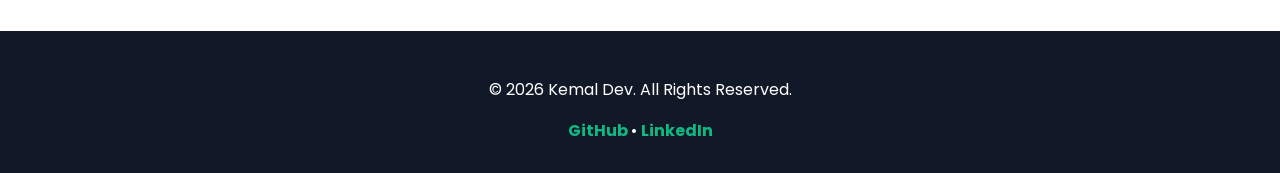
==== commit f82c2af8: "Improve portfolio structure and highlight featured project feat: add Featured Project section and im" ====
--- a/index.html
+++ b/index.html
@@ -260,6 +260,64 @@
 
 </section>
 
+<section class="timeline">
+
+  <h2>My Journey</h2>
+
+  <div class="timeline-container">
+
+    <div class="timeline-item">
+      <span class="year">2025</span>
+      <h3>Started Frontend Development</h3>
+      <p>Learning HTML, CSS and JavaScript from scratch.</p>
+    </div>
+
+    <div class="timeline-item">
+      <span class="year">2025</span>
+      <h3>Built Portfolio Website</h3>
+      <p>Created and deployed my first responsive portfolio using GitHub Pages.</p>
+    </div>
+
+    <div class="timeline-item">
+      <span class="year">2025</span>
+      <h3>Linux & Cloud</h3>
+      <p>Learning Linux administration, servers and cloud fundamentals.</p>
+    </div>
+
+    <div class="timeline-item">
+      <span class="year">Next</span>
+      <h3>AWS Certification</h3>
+      <p>Preparing for AWS Cloud Practitioner certification.</p>
+    </div>
+
+  </div>
+
+</section>
+
+
+<section class="stats">
+
+  <div class="stat-box">
+    <h2>4+</h2>
+    <p>Projects</p>
+  </div>
+
+  <div class="stat-box">
+    <h2>8+</h2>
+    <p>Technologies</p>
+  </div>
+
+  <div class="stat-box">
+    <h2>∞</h2>
+    <p>Learning</p>
+  </div>
+
+  <div class="stat-box">
+    <h2>🇸🇪</h2>
+    <p>Stockholm</p>
+  </div>
+
+</section>
 
 
 <section id="contact" class="contact">
--- a/style.css
+++ b/style.css
@@ -612,4 +612,42 @@
   padding:6px 12px;
   border-radius:20px;
   font-size:12px;
+}
+/* =========================
+   STATS
+========================= */
+
+.stats{
+  display:flex;
+  justify-content:center;
+  gap:30px;
+  flex-wrap:wrap;
+  padding:70px 20px;
+  background:#ffffff;
+}
+
+.stat-box{
+  width:180px;
+  padding:30px;
+  border-radius:18px;
+  background:#f8fafc;
+  text-align:center;
+  box-shadow:0 10px 25px rgba(0,0,0,.08);
+  transition:.3s;
+}
+
+.stat-box:hover{
+  transform:translateY(-10px);
+  box-shadow:0 20px 35px rgba(0,0,0,.15);
+}
+
+.stat-box h2{
+  font-size:42px;
+  color:#10b981;
+  margin-bottom:10px;
+}
+
+.stat-box p{
+  color:#555;
+  font-weight:600;
 }
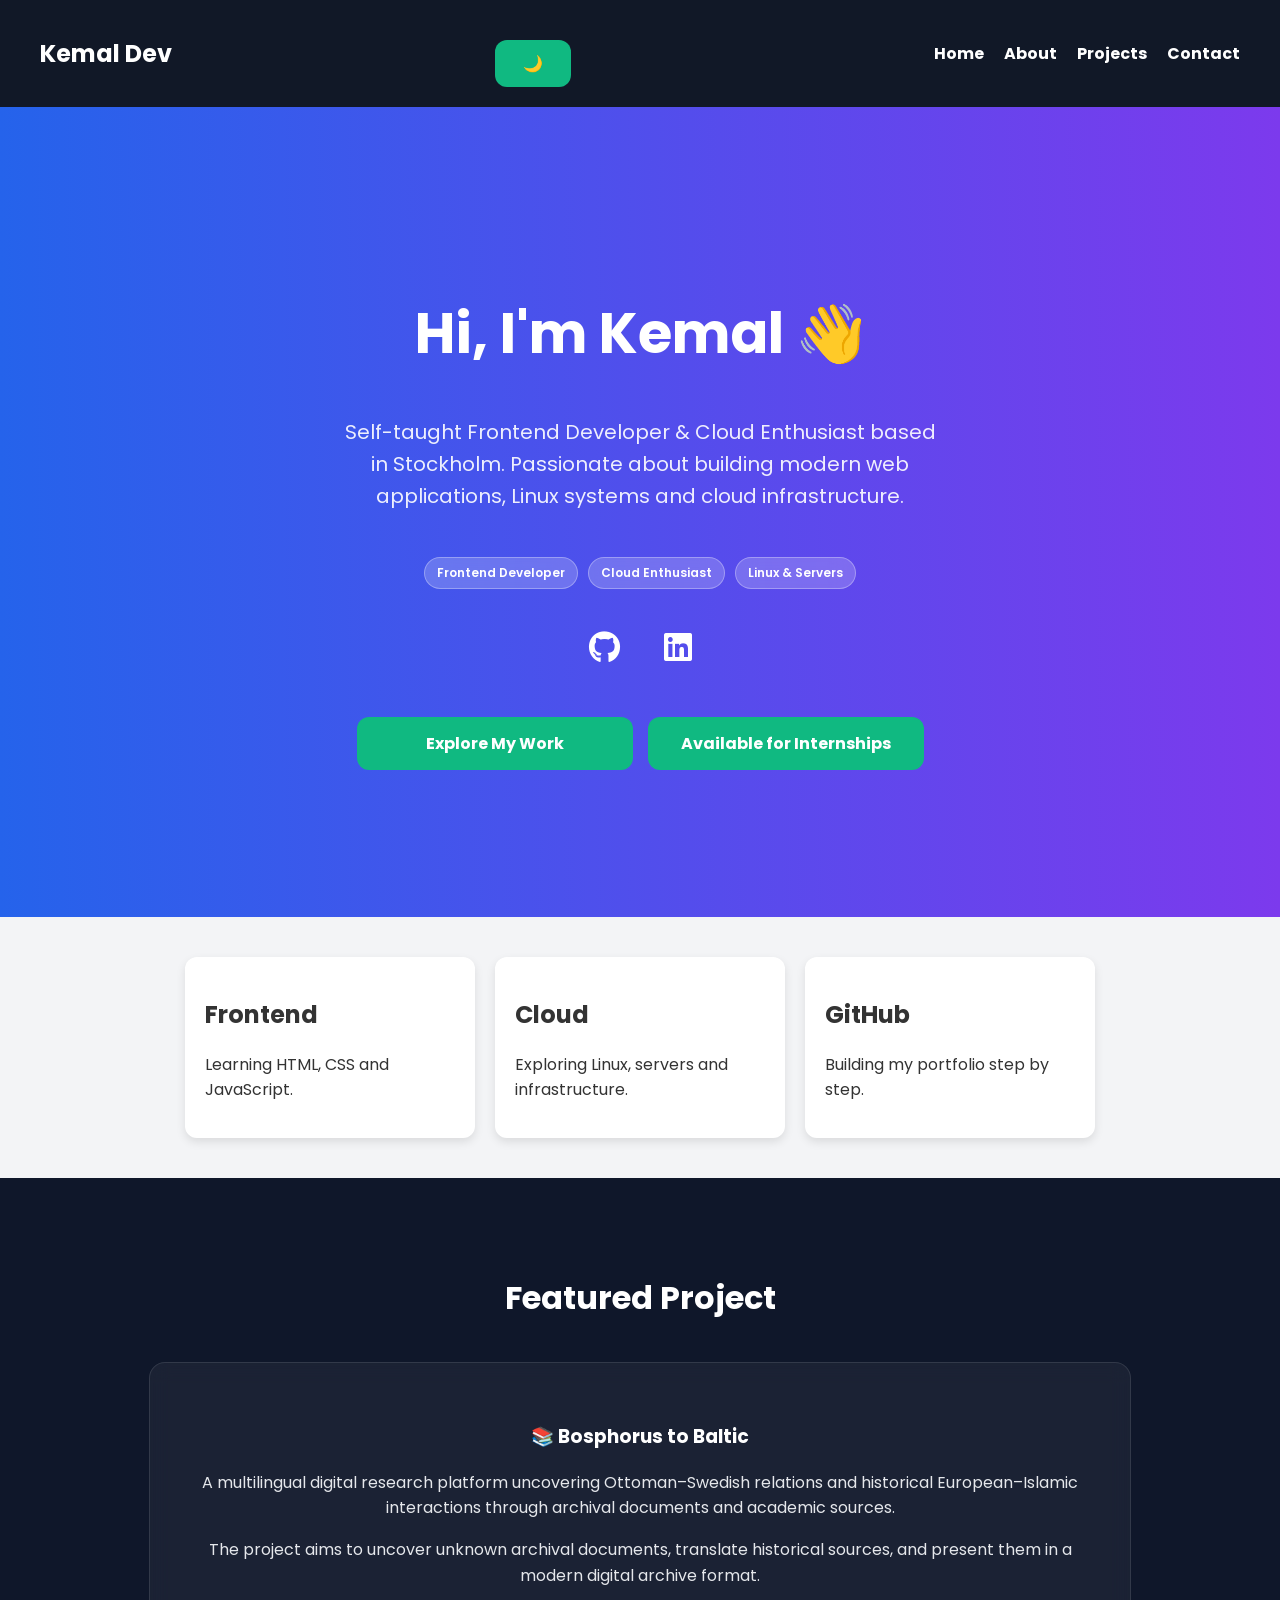
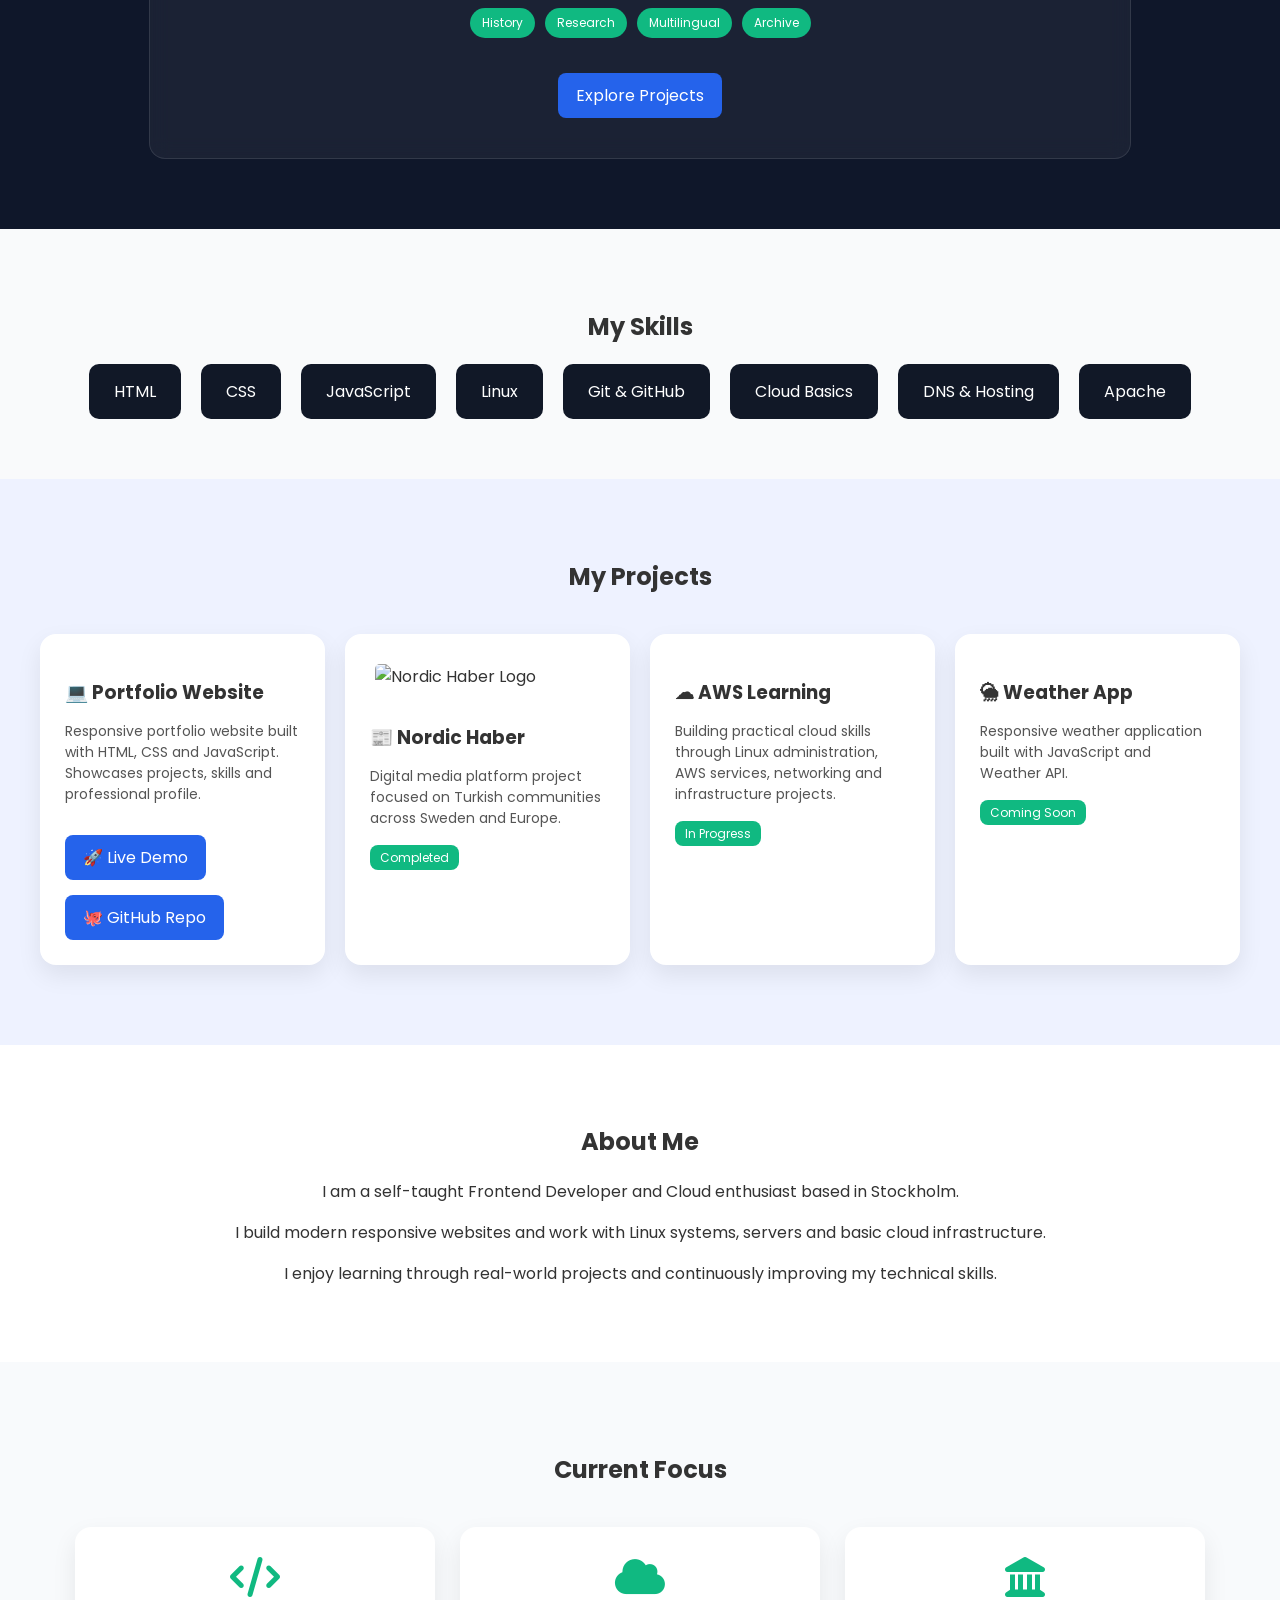
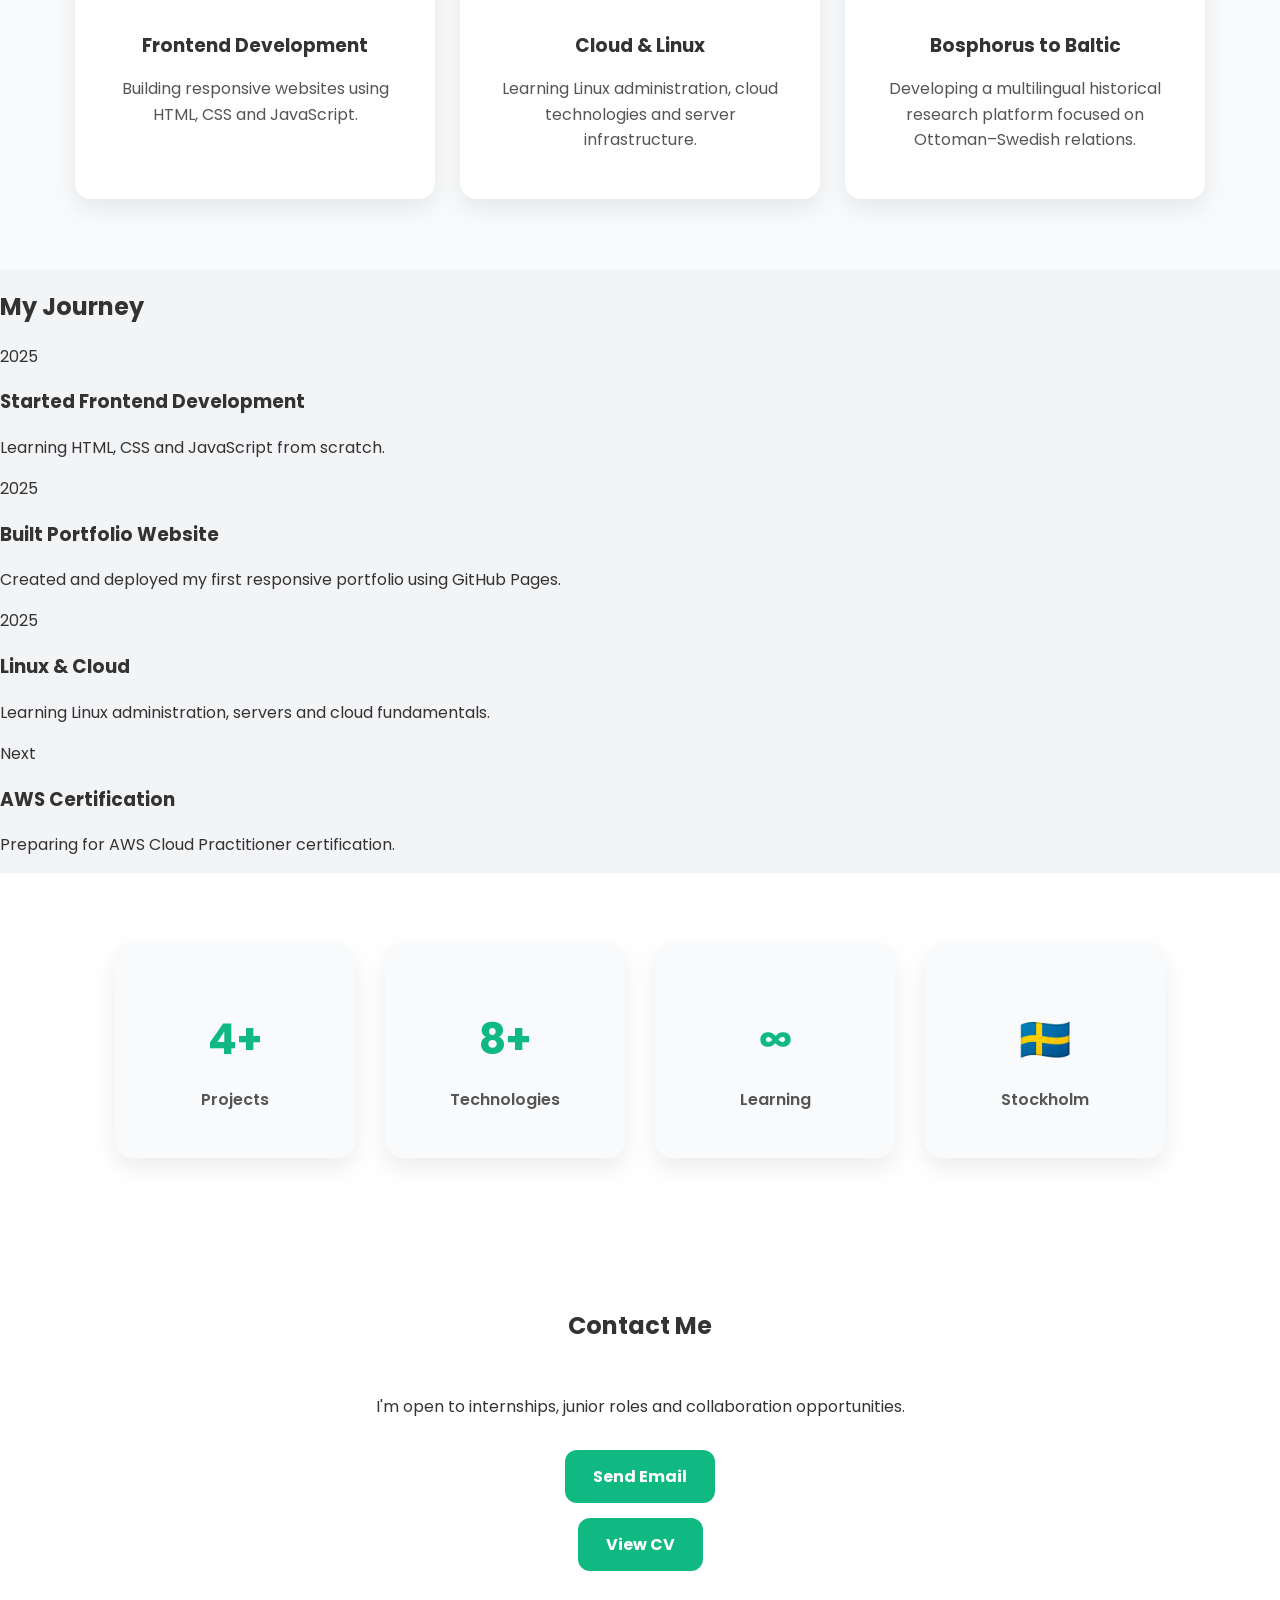
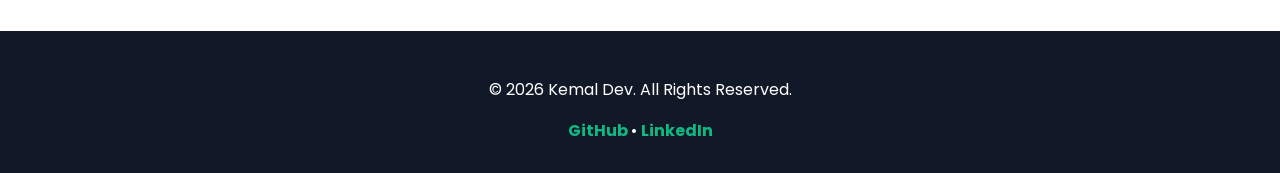
==== commit 4b37b525: "feat: add featured project, timeline and stats sections" ====
--- a/index.html
+++ b/index.html
@@ -191,24 +191,33 @@
 
   <div class="project-card">
     <h3>☁ AWS Learning</h3>
-    <p>
-Hands-on learning journey focused on Linux administration,
-cloud computing and server infrastructure.
-</p>
-    <a href="#" class="project-btn">In Progress</a>
+
+<p>
+Building practical cloud skills through Linux administration,
+AWS services, networking and infrastructure projects.
+</p>
+
+<div class="project-meta">
+    <span class="status">In Progress</span>
+</div>
   </div>
 
   
  
 
   <div class="project-card">
-    <h3>🌦 Weather App</h3>
-    <p>A simple weather application using JavaScript.</p>
-    <a href="#" class="project-btn">Coming Soon</a>
-  </div>
-
-  </div>
-</section>
+ <h3>🌦 Weather App</h3>
+
+<p>
+Responsive weather application built with JavaScript and Weather API.
+</p>
+
+<div class="project-meta">
+    <span class="status">Coming Soon</span>
+</div>
+</div>
+</section>
+
  <section id="about" class="about">
   <h2>About Me</h2>
 
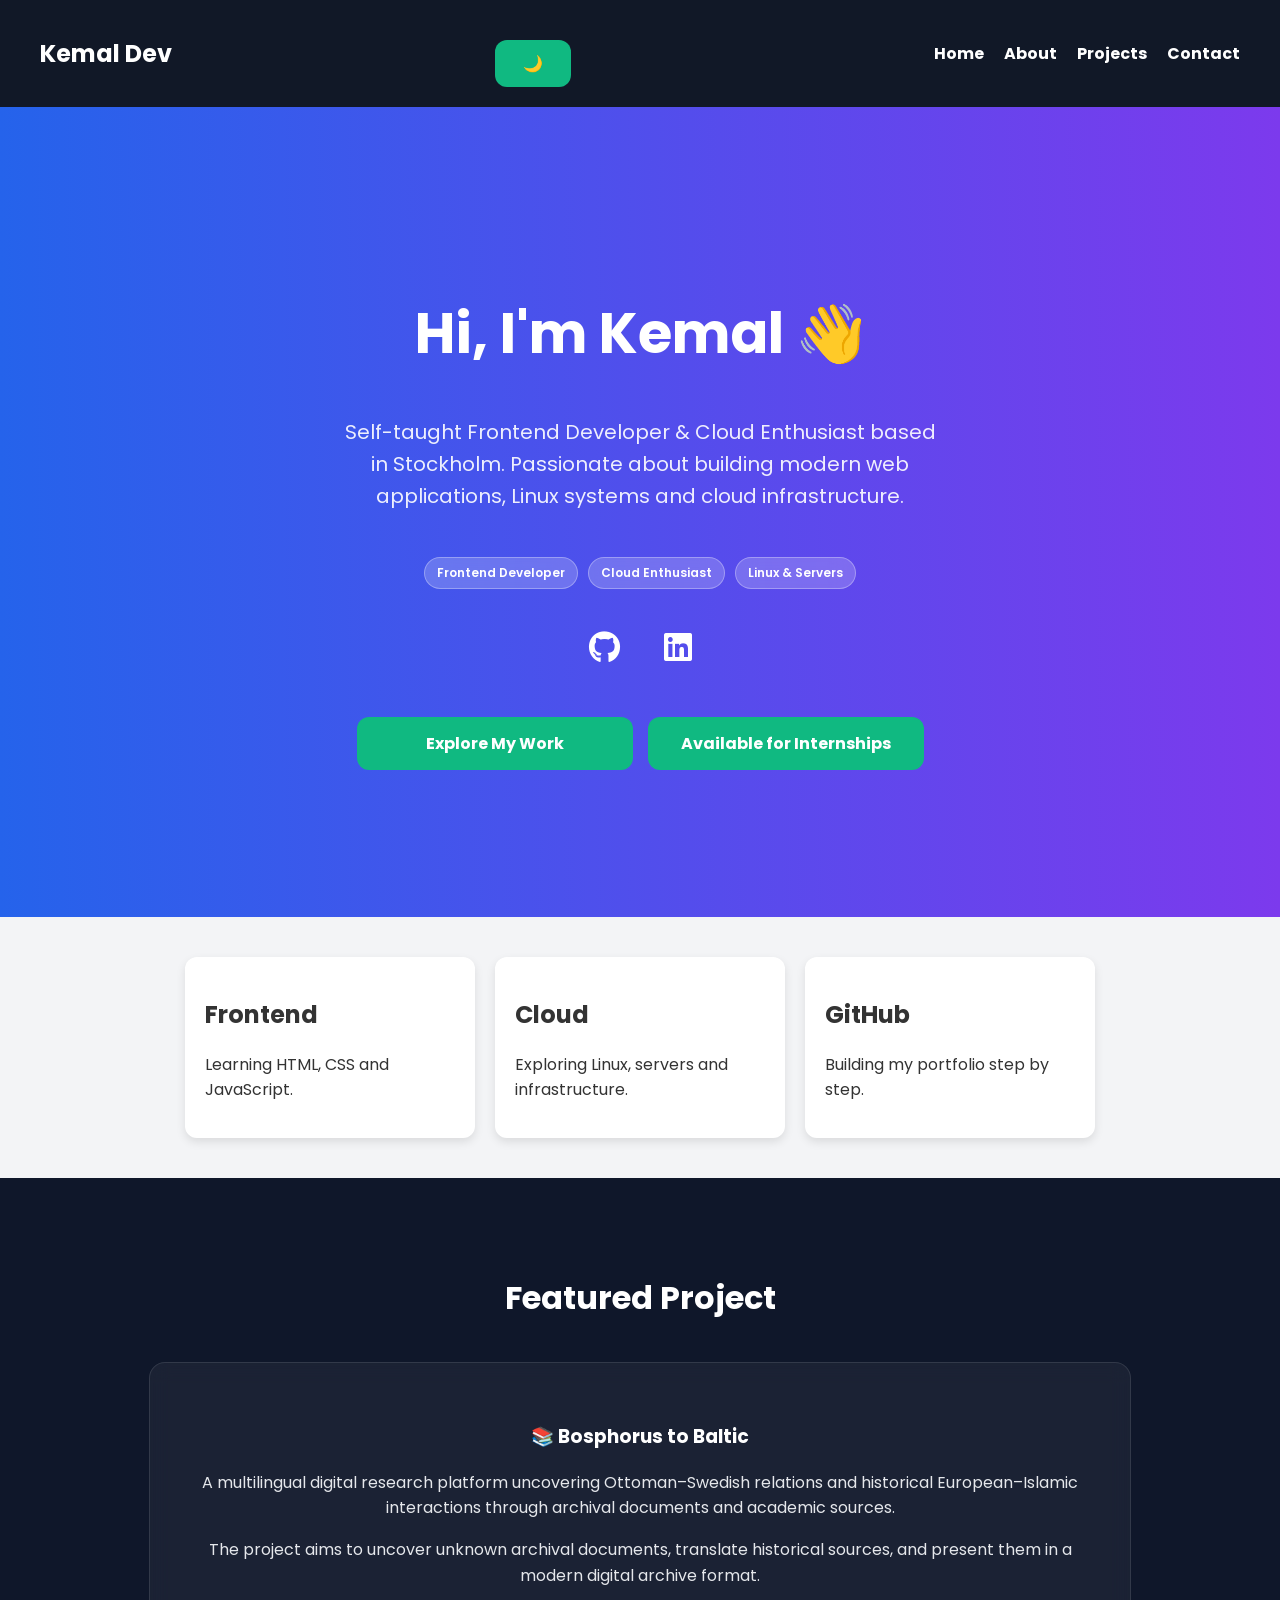
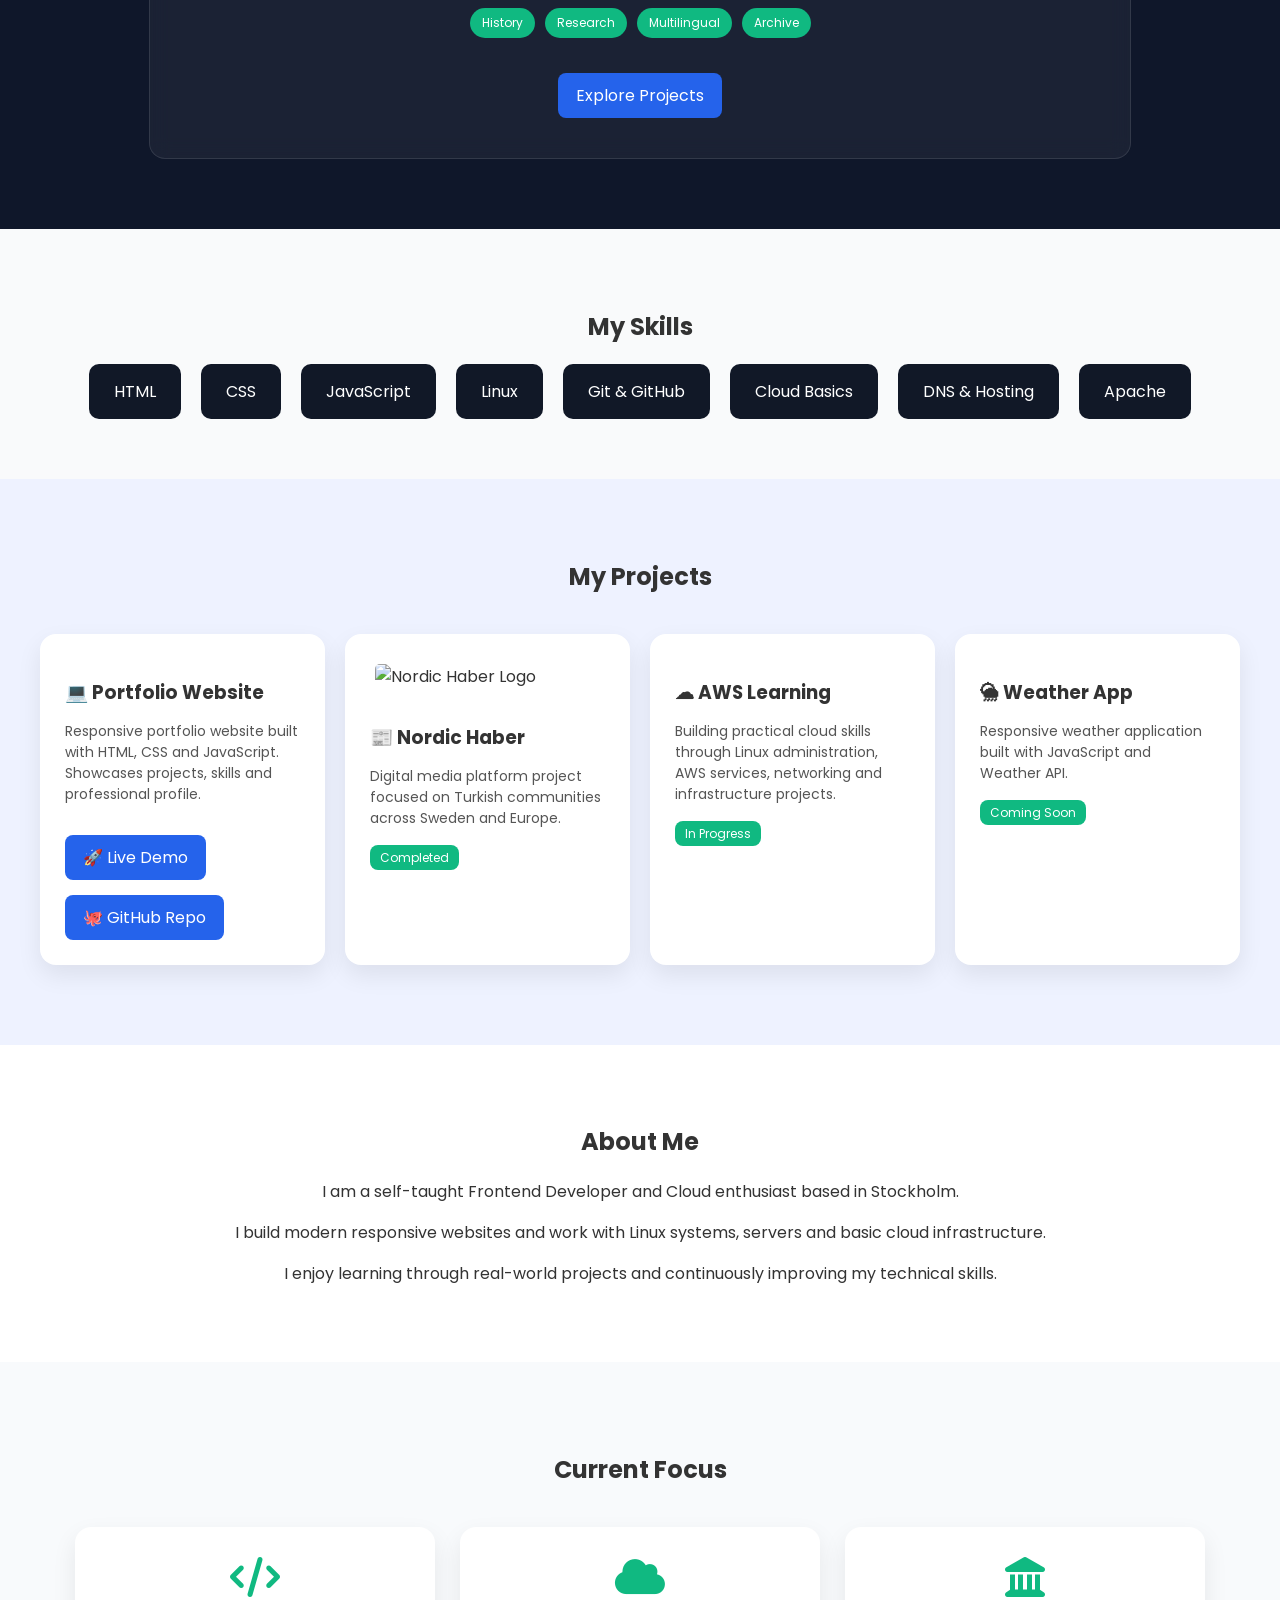
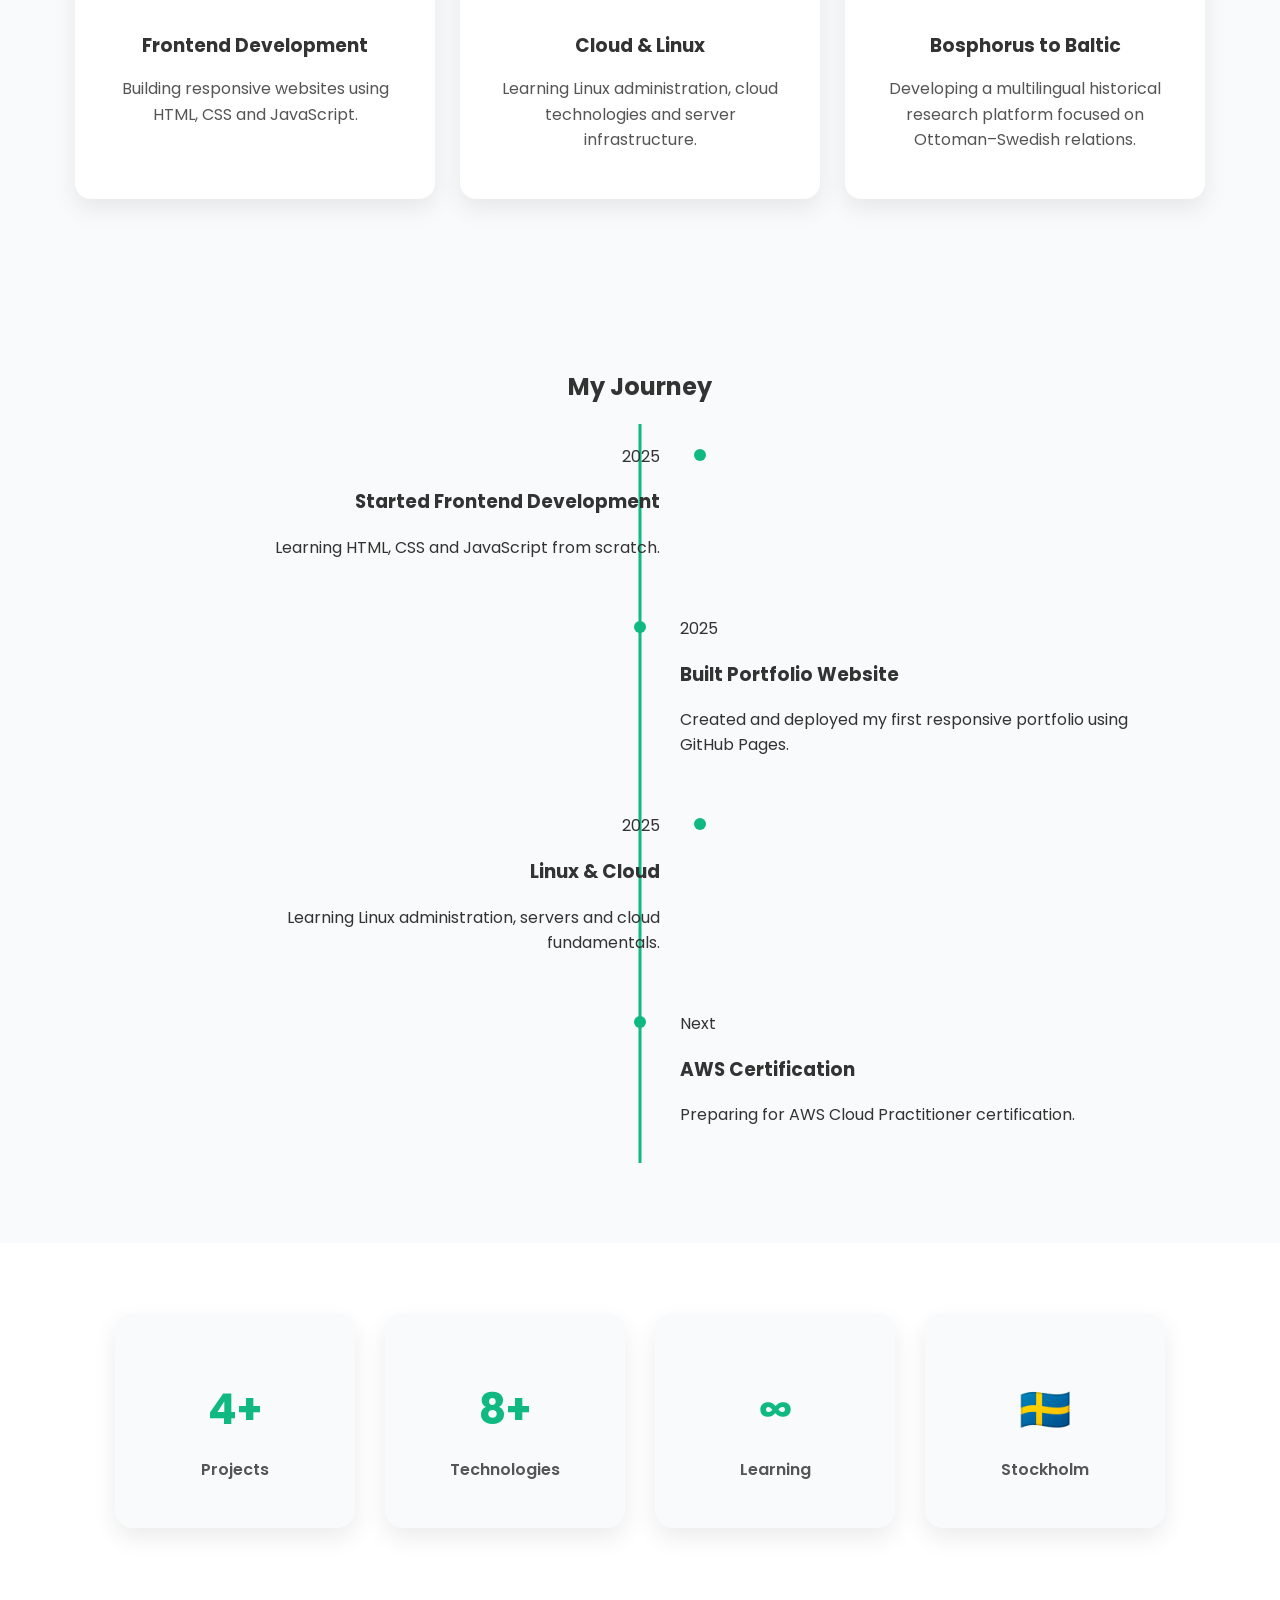
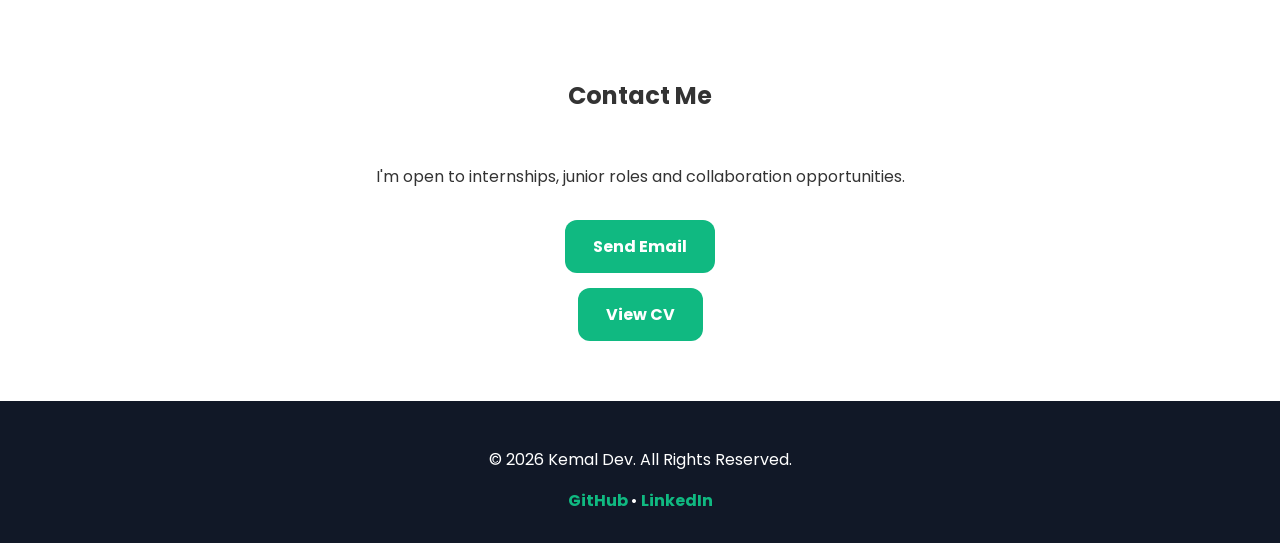
==== commit 1ea976e6: "feat: improve UX with navbar, animations and responsive polish - Added navbar scroll shadow effect -" ====
--- a/index.html
+++ b/index.html
@@ -77,7 +77,7 @@
 </header>
 
 
-  <section class="cards">
+  <section class="cards fade-in">
     <div class="card">
       <h2>Frontend</h2>
       <p>Learning HTML, CSS and JavaScript.</p>
@@ -127,7 +127,7 @@
   </div>
 </section>  
 
-<section id="skills" class="skills">
+<section id="skills" class="skills fade-in">
   <h2>My Skills</h2>
 
   <div class="skills-container">
@@ -142,7 +142,7 @@
   </div>
 </section>
 
-<section id="projects" class="projects">
+<section id="projects" class="projects fade-in">
   <h2>My Projects</h2>
 
   <div class="project-container">
@@ -235,7 +235,7 @@
 </section>
 
 
-<section class="focus">
+<section class="focus fade-in">
 
   <h2>Current Focus</h2>
 
@@ -269,7 +269,7 @@
 
 </section>
 
-<section class="timeline">
+<section class="timeline fade-in">
 
   <h2>My Journey</h2>
 
@@ -329,7 +329,7 @@
 </section>
 
 
-<section id="contact" class="contact">
+<section id="contact" class="contact fade-in">
   <h2>Contact Me</h2>
 
   <p>
--- a/style.css
+++ b/style.css
@@ -650,4 +650,111 @@
 .stat-box p{
   color:#555;
   font-weight:600;
+}
+.timeline {
+  padding: 80px 20px;
+  background: #f9fafb;
+  text-align: center;
+}
+
+.timeline-container {
+  position: relative;
+  max-width: 900px;
+  margin: auto;
+}
+
+.timeline-container::before {
+  content: '';
+  position: absolute;
+  width: 3px;
+  background: #10b981;
+  top: 0;
+  bottom: 0;
+  left: 50%;
+  transform: translateX(-50%);
+}
+
+.timeline-item {
+  padding: 20px;
+  position: relative;
+  width: 50%;
+}
+
+.timeline-item:nth-child(odd) {
+  left: 0;
+  text-align: right;
+  padding-right: 40px;
+}
+
+.timeline-item:nth-child(even) {
+  left: 50%;
+  text-align: left;
+  padding-left: 40px;
+}
+
+.timeline-item::before {
+  content: '';
+  position: absolute;
+  width: 12px;
+  height: 12px;
+  background: #10b981;
+  border-radius: 50%;
+  top: 25px;
+  right: -6px;
+}
+
+.timeline-item:nth-child(even)::before {
+  left: -6px;
+}
+.fade-in {
+  opacity: 0;
+  transform: translateY(30px);
+  transition: all 0.6s ease-out;
+}
+
+.fade-in.show {
+  opacity: 1;
+  transform: translateY(0);
+}
+.navbar {
+  position: sticky;
+  top: 0;
+  z-index: 1000;
+  transition: all 0.3s ease;
+}
+
+.navbar.scrolled {
+  box-shadow: 0 10px 30px rgba(0,0,0,0.15);
+  background: rgba(17, 24, 39, 0.95);
+  backdrop-filter: blur(10px);
+}
+.nav-links a.active {
+  color: #10b981;
+  border-bottom: 2px solid #10b981;
+}
+html {
+  scroll-behavior: smooth;
+}
+.project-card {
+  transition: all 0.3s ease;
+  transform-style: preserve-3d;
+}
+
+.project-card:hover {
+  transform: translateY(-10px) scale(1.03) rotateX(2deg);
+}
+@media (max-width: 768px) {
+  .timeline-container::before {
+    left: 20px;
+  }
+
+  .timeline-item {
+    width: 100%;
+    padding-left: 50px;
+    text-align: left;
+  }
+
+  .timeline-item::before {
+    left: 10px;
+  }
 }
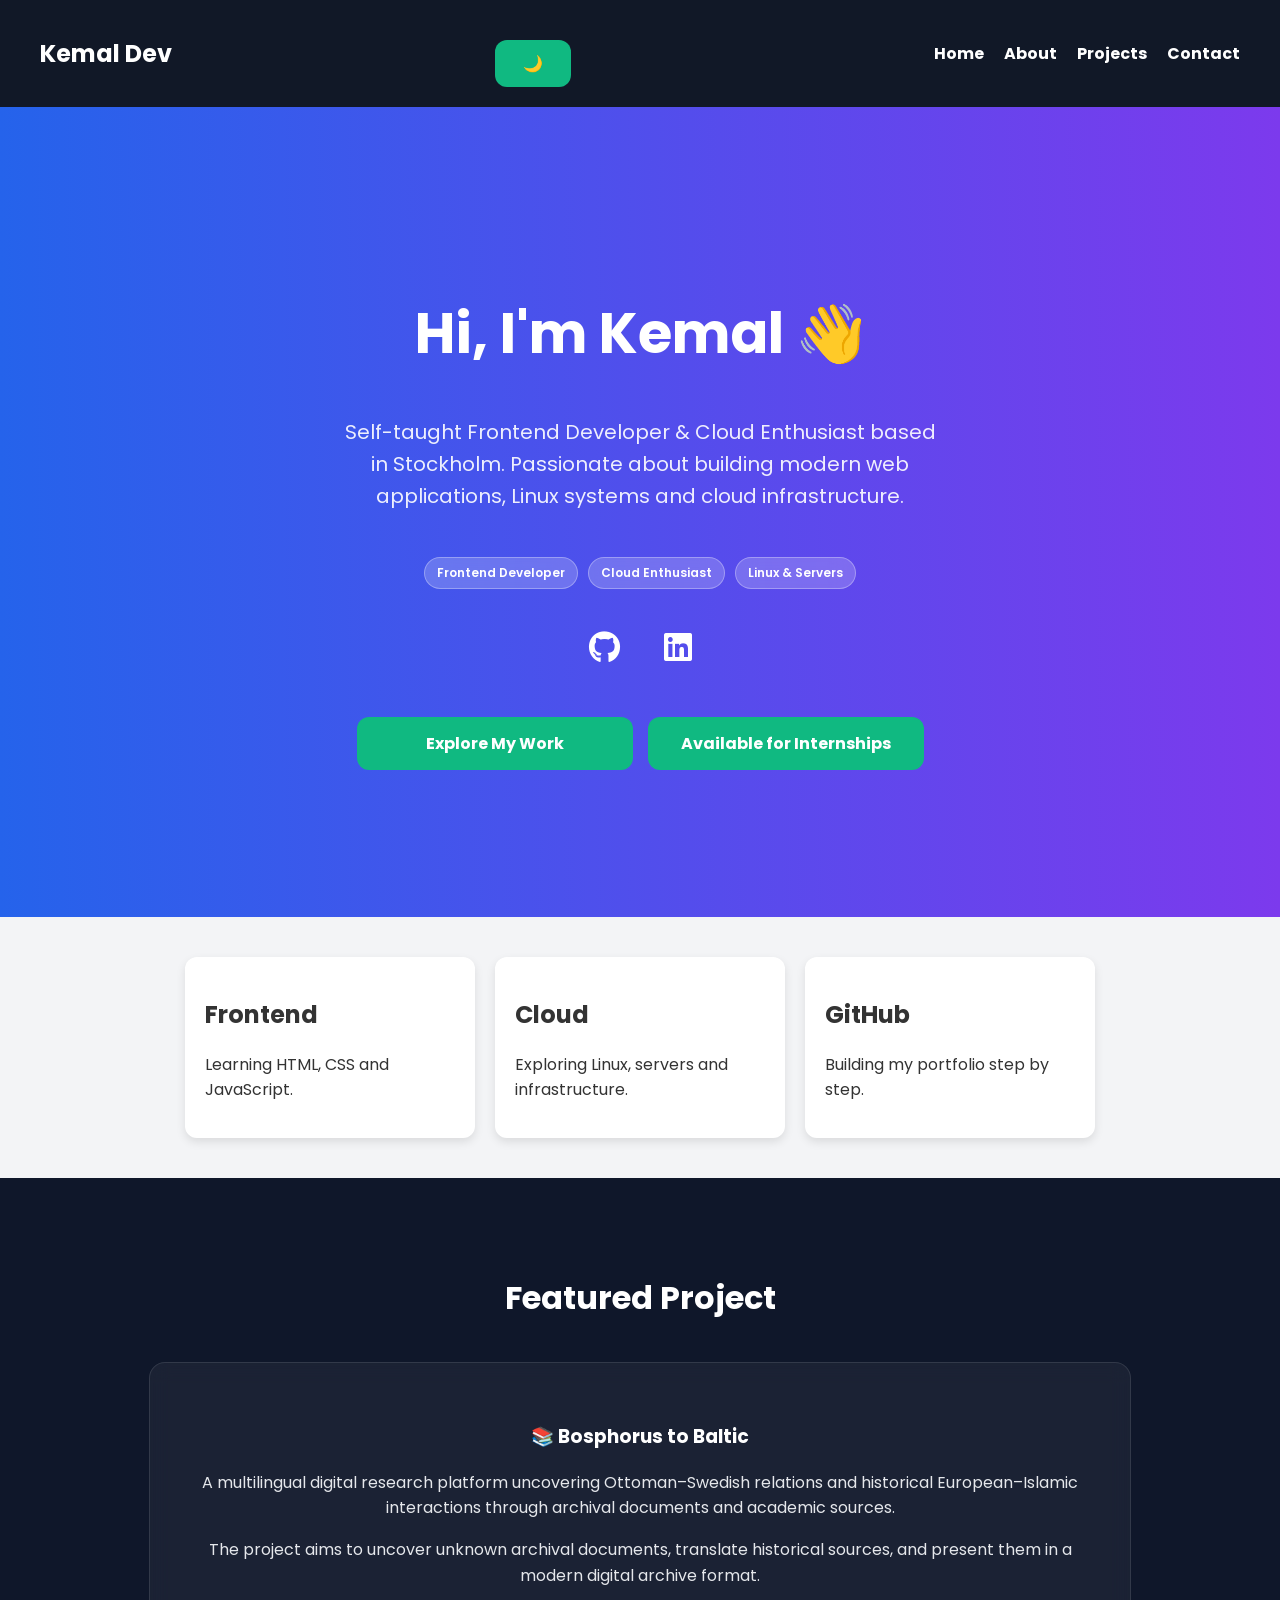
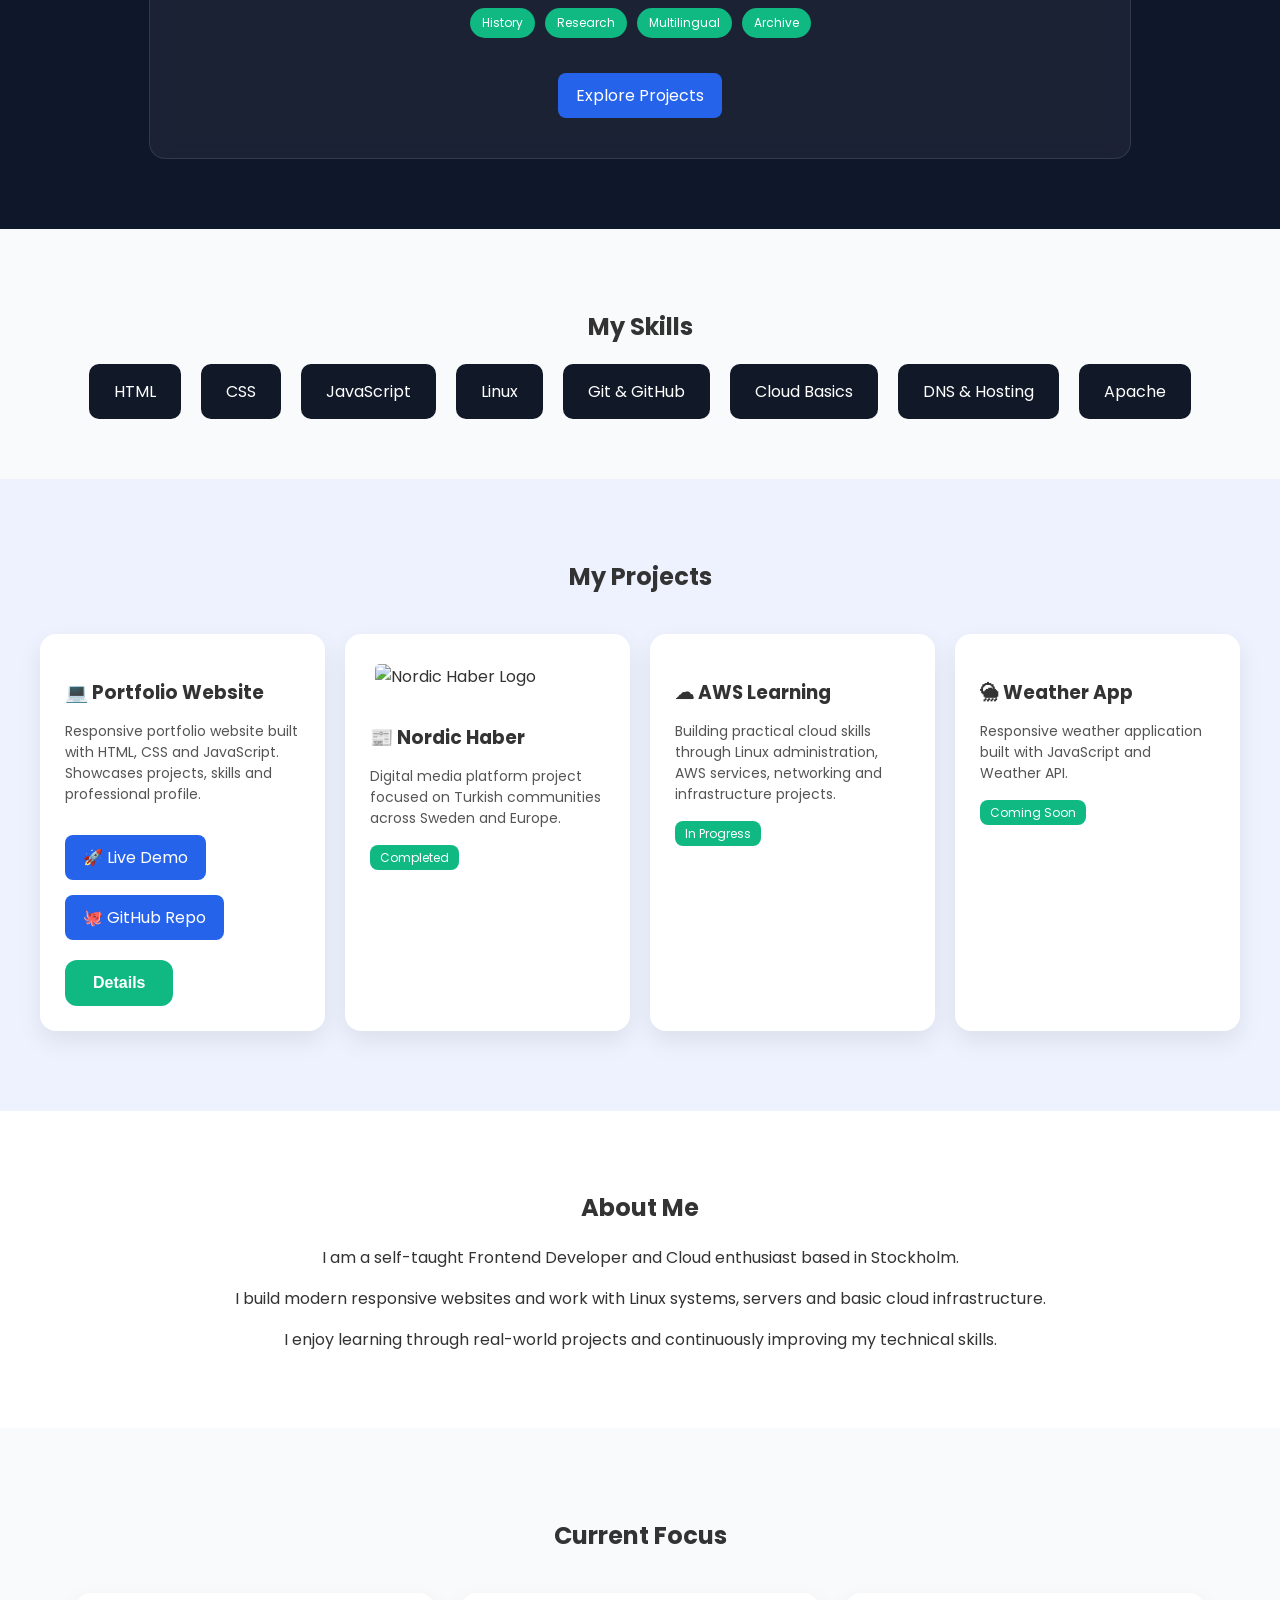
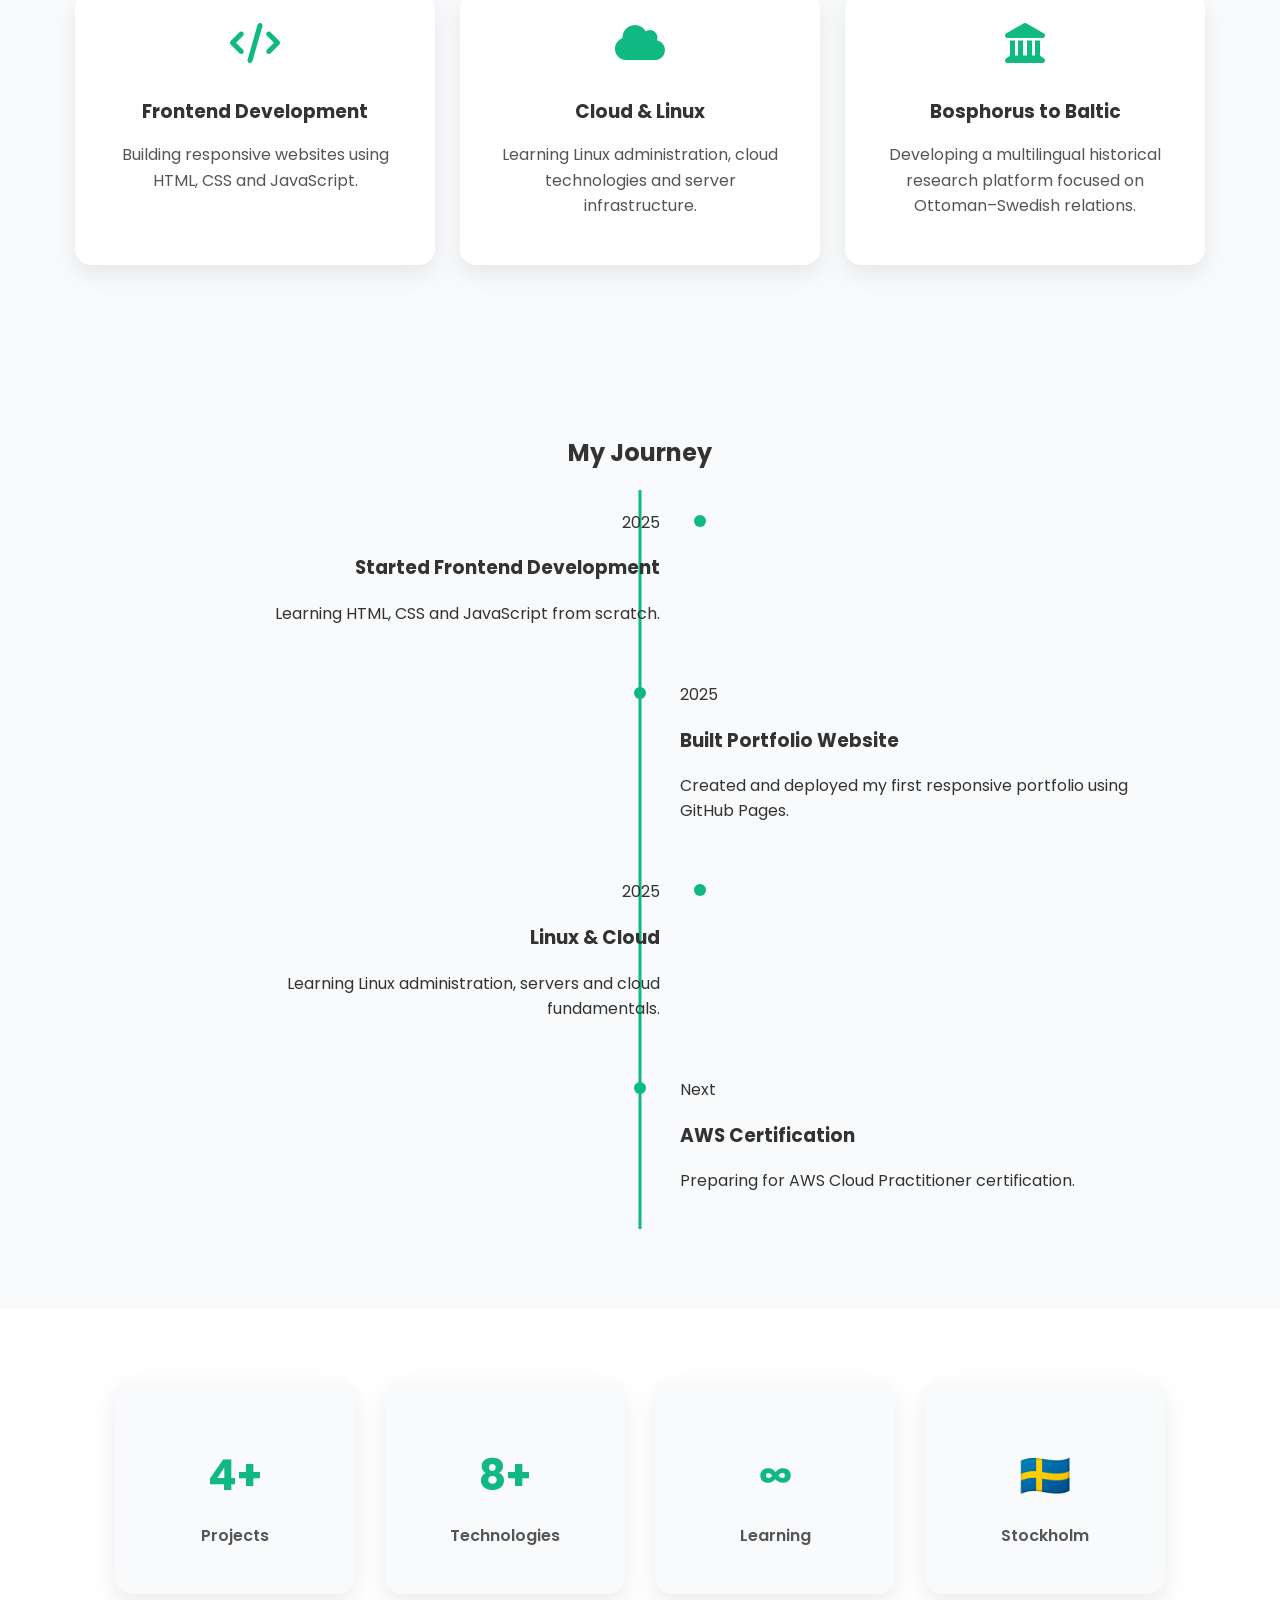
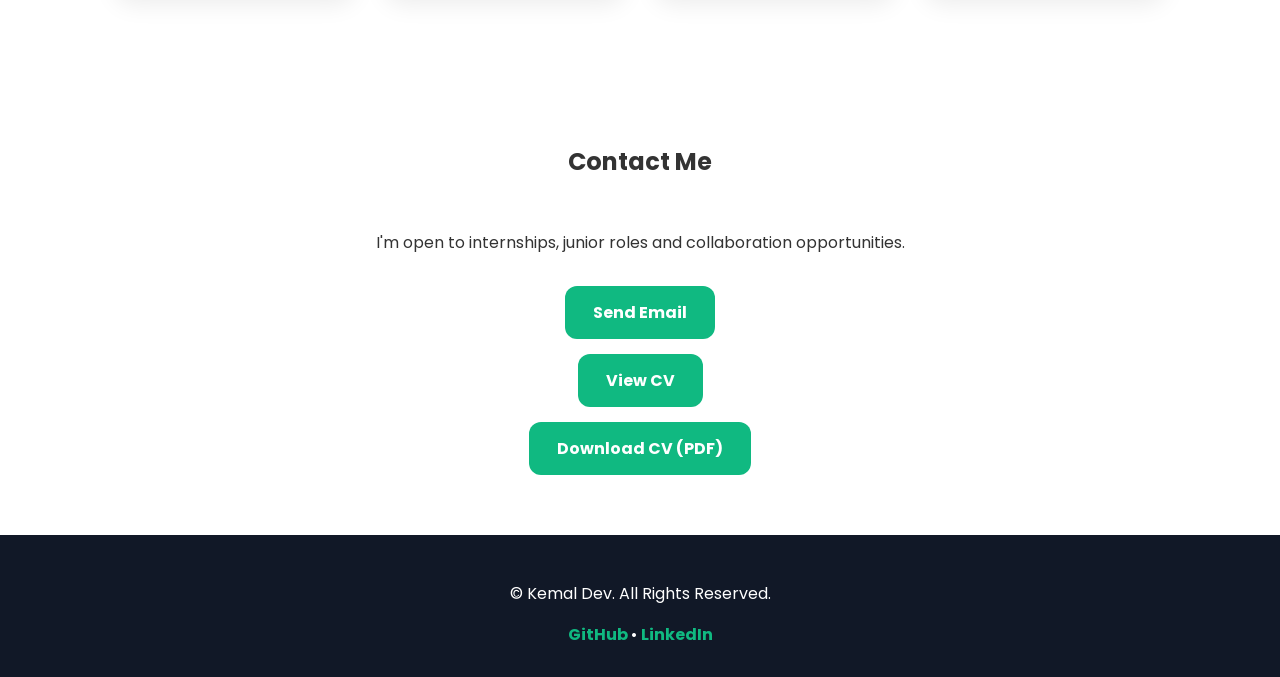
==== commit 9c338882: "feat: upgrade JS interactions (navbar, scroll, modal, animations)" ====
--- a/index.html
+++ b/index.html
@@ -12,6 +12,10 @@
   <link href="https://fonts.googleapis.com/css2?family=Poppins:wght@300;400;600;700&display=swap" rel="stylesheet">
   <link rel="stylesheet"
   href="https://cdnjs.cloudflare.com/ajax/libs/font-awesome/6.5.1/css/all.min.css">
+
+  <meta name="description" content="Frontend Developer portfolio - HTML, CSS, JavaScript, Linux and Cloud projects by Kemal Astam">
+  <meta name="keywords" content="frontend developer, portfolio, html css javascript, stockholm developer">
+  <meta name="author" content="Kemal Astam">
 </head>
 
 <body>
@@ -105,7 +109,7 @@
 
       <p>
         A multilingual digital research platform uncovering Ottoman–Swedish relations and historical European–Islamic interactions through archival documents and academic sources.
-       </p>
+      </p>
 
       <p>
         The project aims to uncover unknown archival documents, translate historical sources,
@@ -167,7 +171,11 @@
      class="project-btn">
      🐙 GitHub Repo
   </a>
-</div>
+  <button onclick="openModal('Portfolio Website', 'This is my main portfolio project.')">
+  Details
+</button>
+</div>
+
 
 <div class="project-card">
 
@@ -304,7 +312,7 @@
 </section>
 
 
-<section class="stats">
+<section class="stats fade-in">
 
   <div class="stat-box">
     <h2>4+</h2>
@@ -346,6 +354,10 @@
   View CV
 </a>
 
+<a href="cv.pdf" download class="contact-btn">
+  Download CV (PDF)
+</a>
+
 </section>
 
   <footer class="footer">
@@ -368,5 +380,13 @@
 
  <script src="script.js"></script>
 
+<div id="projectModal" class="modal">
+  <div class="modal-content">
+    <span class="close" onclick="closeModal()">&times;</span>
+    <h2 id="modalTitle"></h2>
+    <p id="modalText"></p>
+  </div>
+</div>
+
 </body>
 </html>
--- a/style.css
+++ b/style.css
@@ -721,13 +721,16 @@
   top: 0;
   z-index: 1000;
   transition: all 0.3s ease;
+  will-change: background, box-shadow;
 }
 
 .navbar.scrolled {
   box-shadow: 0 10px 30px rgba(0,0,0,0.15);
   background: rgba(17, 24, 39, 0.95);
   backdrop-filter: blur(10px);
-}
+  border-bottom: 1px solid rgba(255,255,255,0.08);
+}
+
 .nav-links a.active {
   color: #10b981;
   border-bottom: 2px solid #10b981;
@@ -757,4 +760,29 @@
   .timeline-item::before {
     left: 10px;
   }
-}+}
+.modal {
+  display: none;
+  position: fixed;
+  z-index: 2000;
+  left: 0;
+  top: 0;
+  width: 100%;
+  height: 100%;
+  background: rgba(0,0,0,0.7);
+}
+
+.modal-content {
+  background: white;
+  margin: 10% auto;
+  padding: 30px;
+  width: 80%;
+  max-width: 500px;
+  border-radius: 12px;
+}
+
+.close {
+  float: right;
+  font-size: 24px;
+  cursor: pointer;
+}
